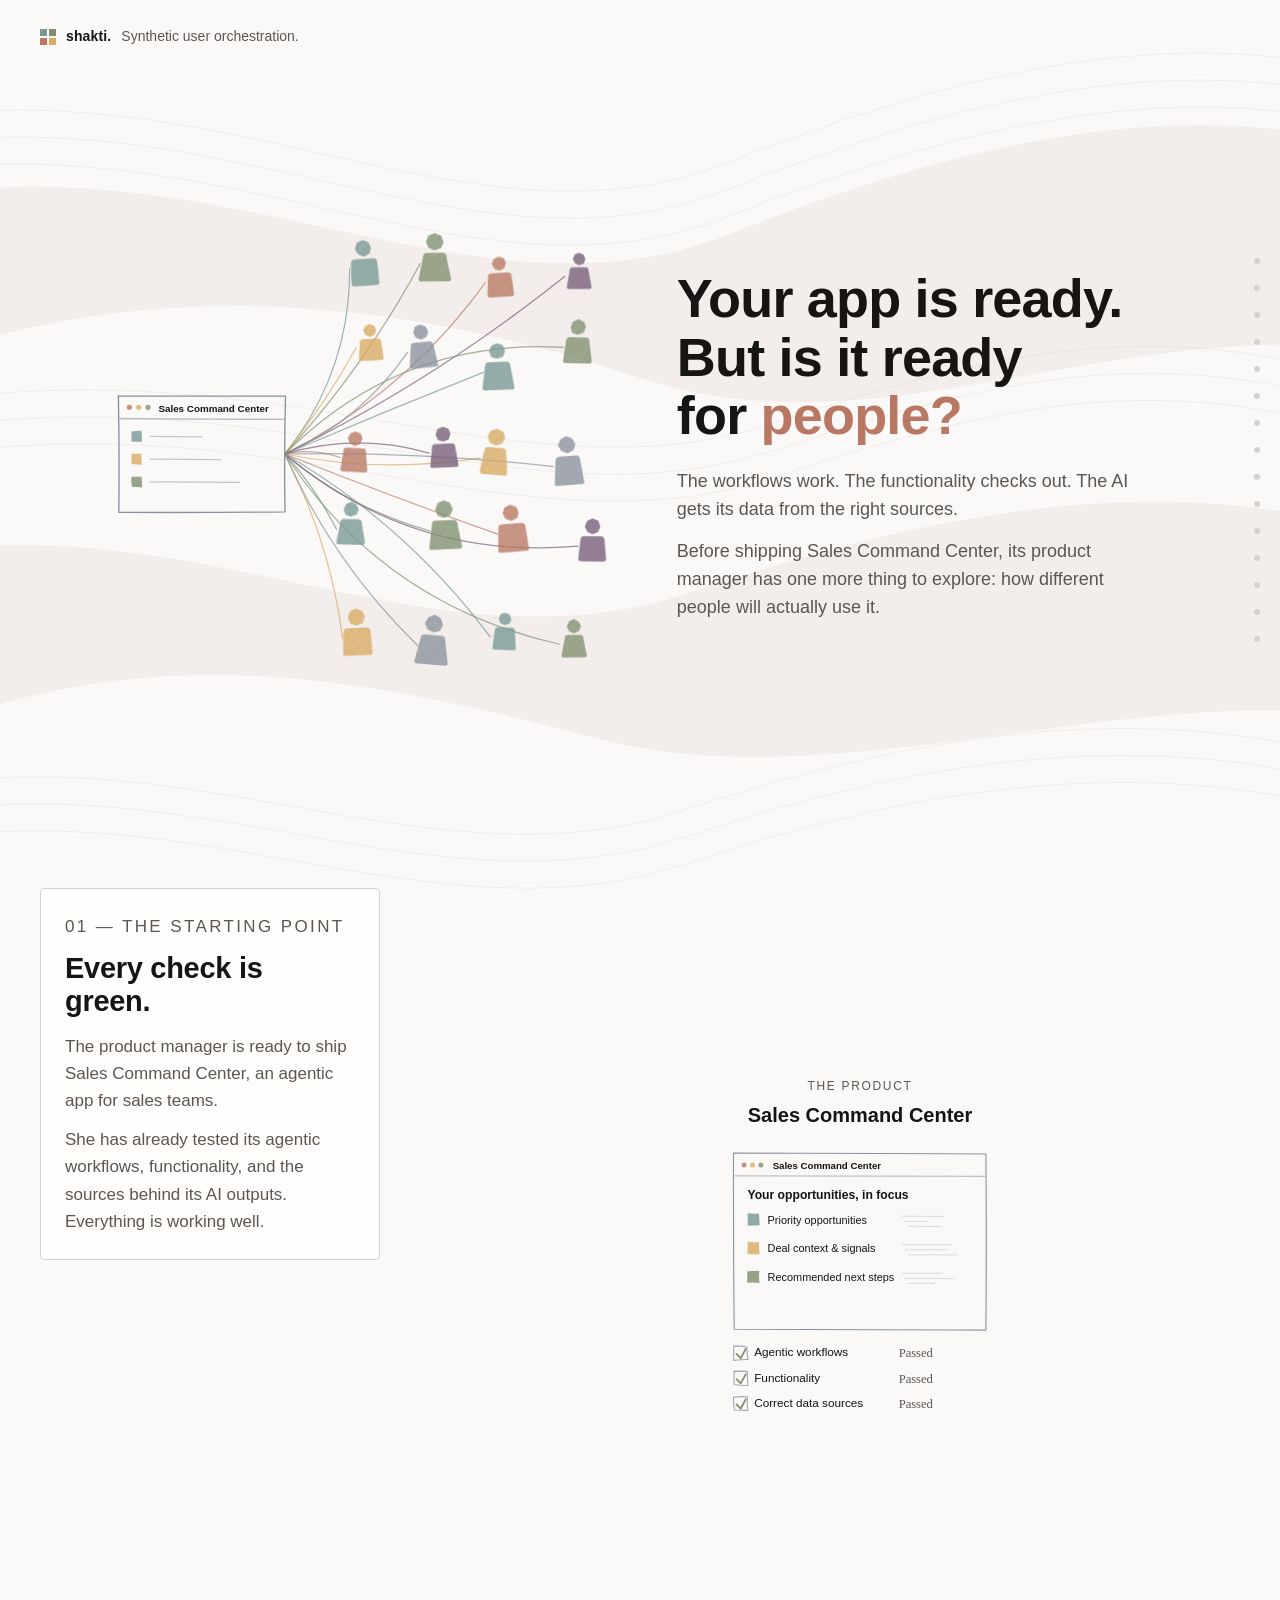
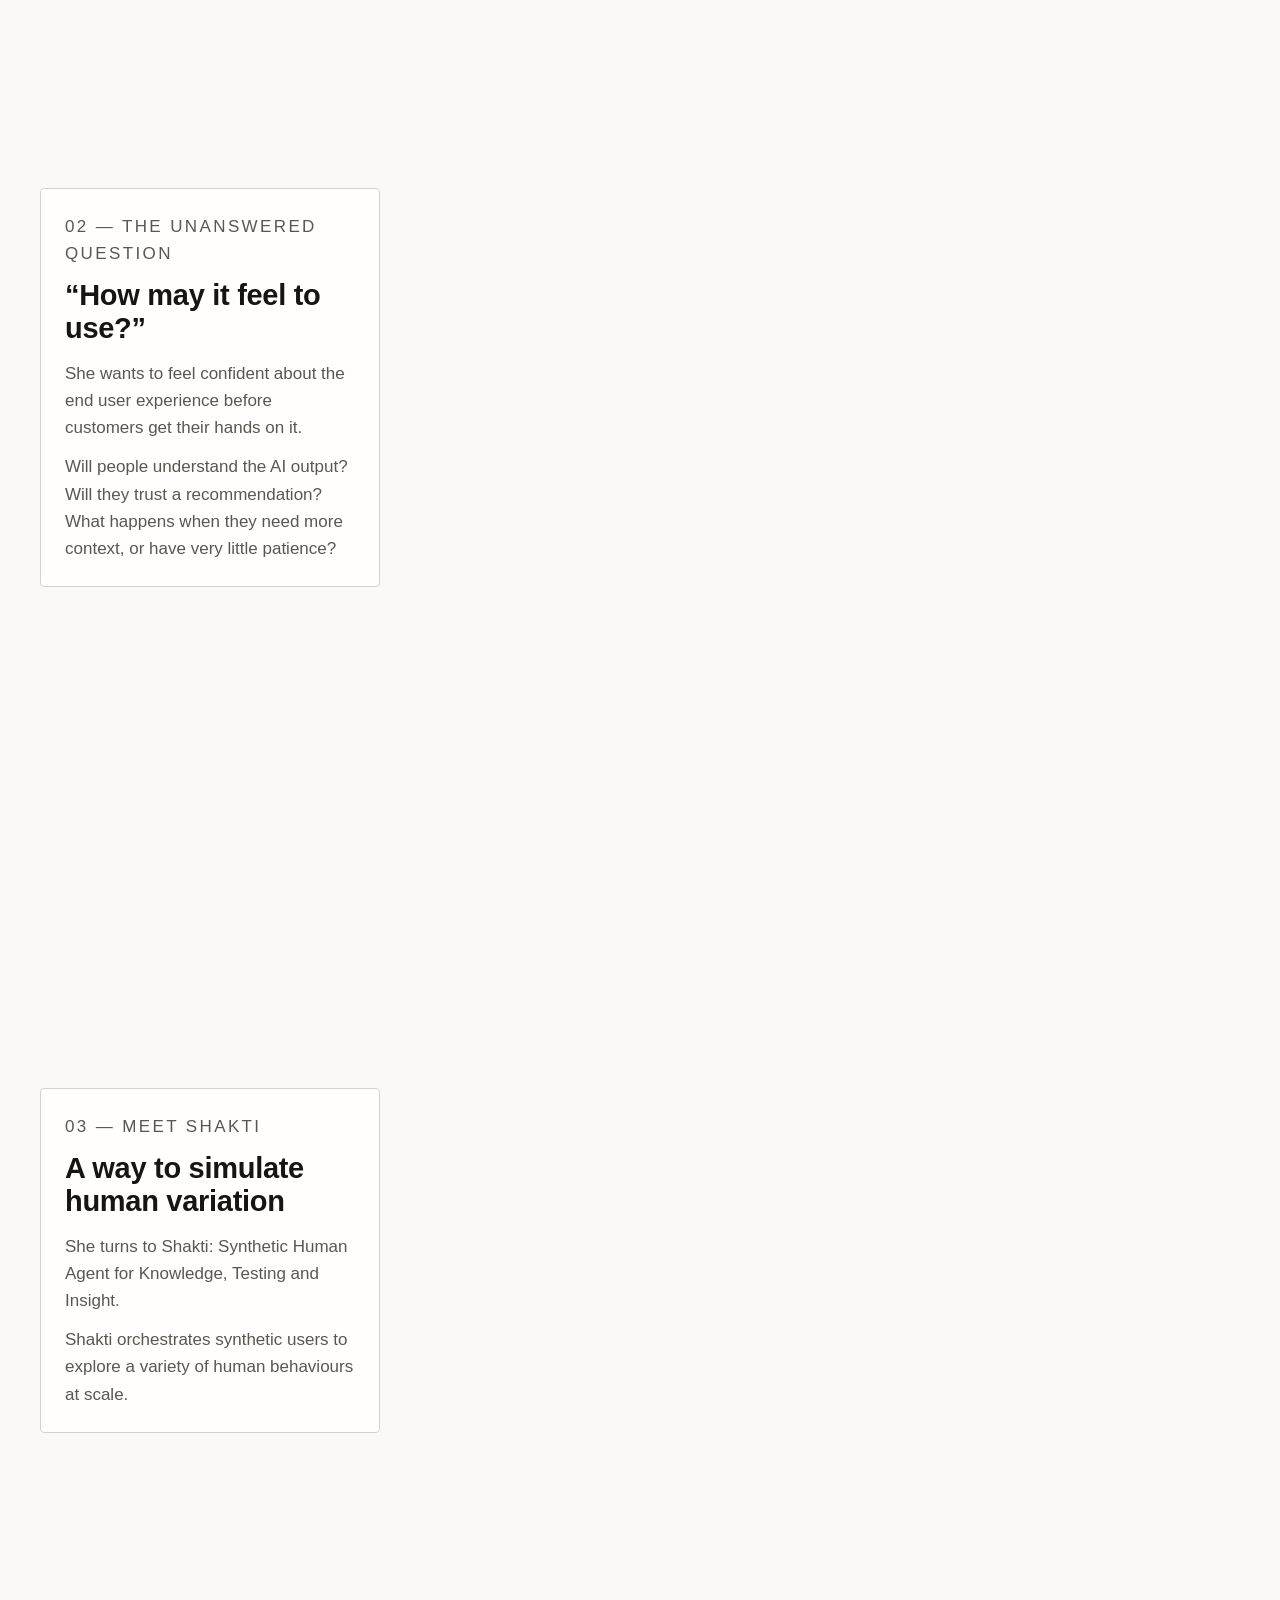
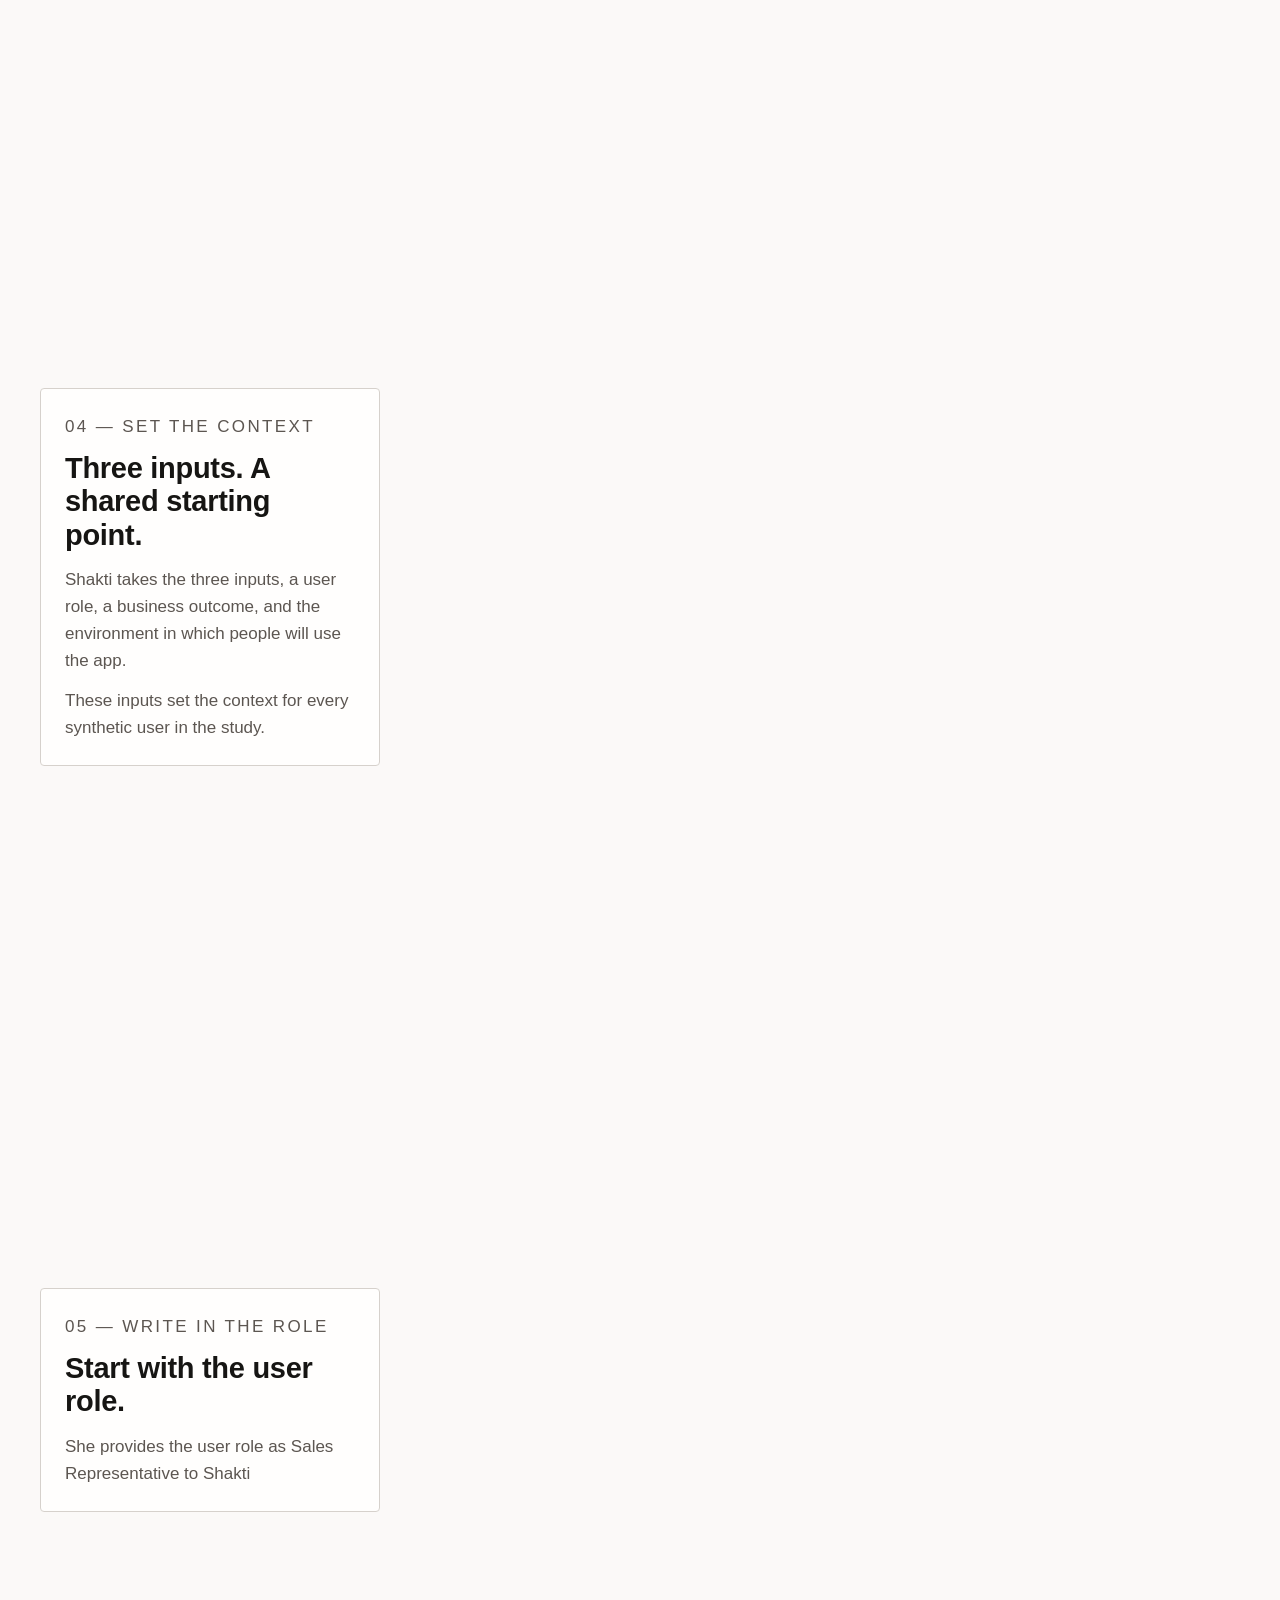
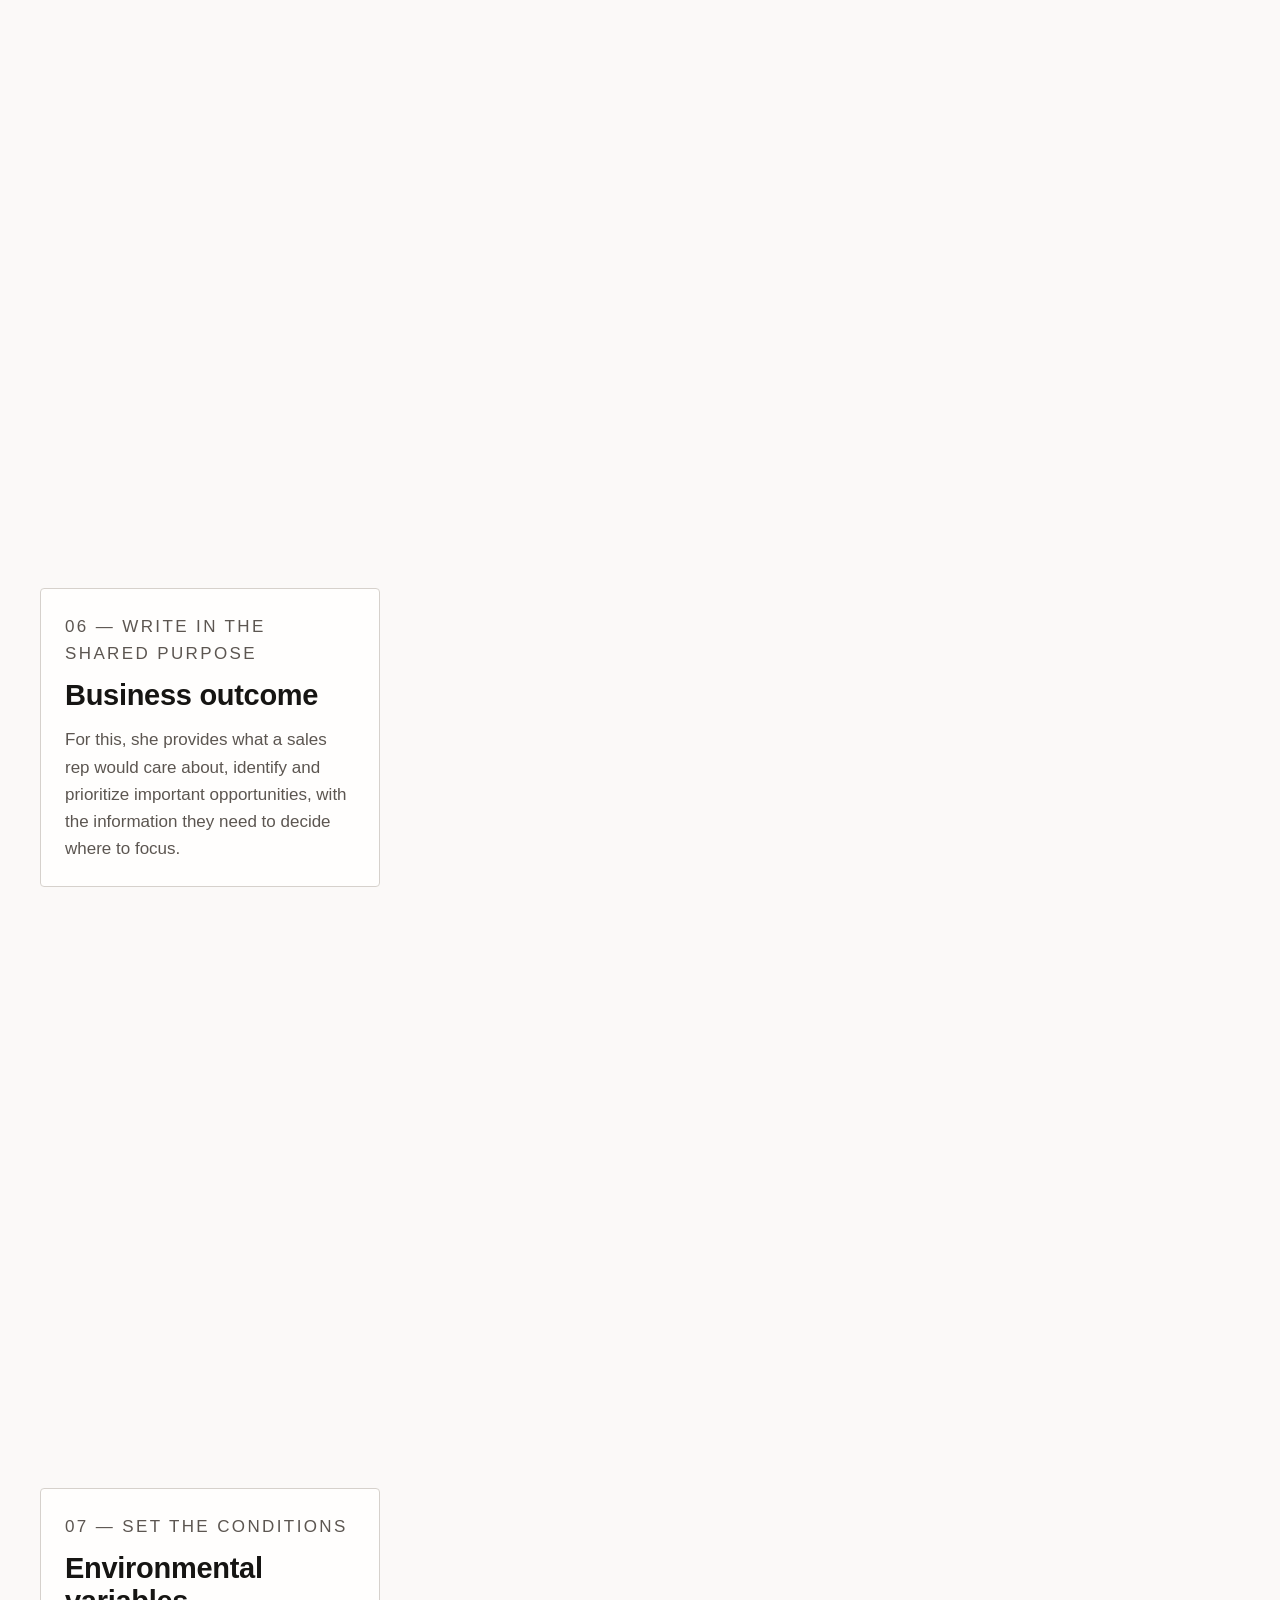
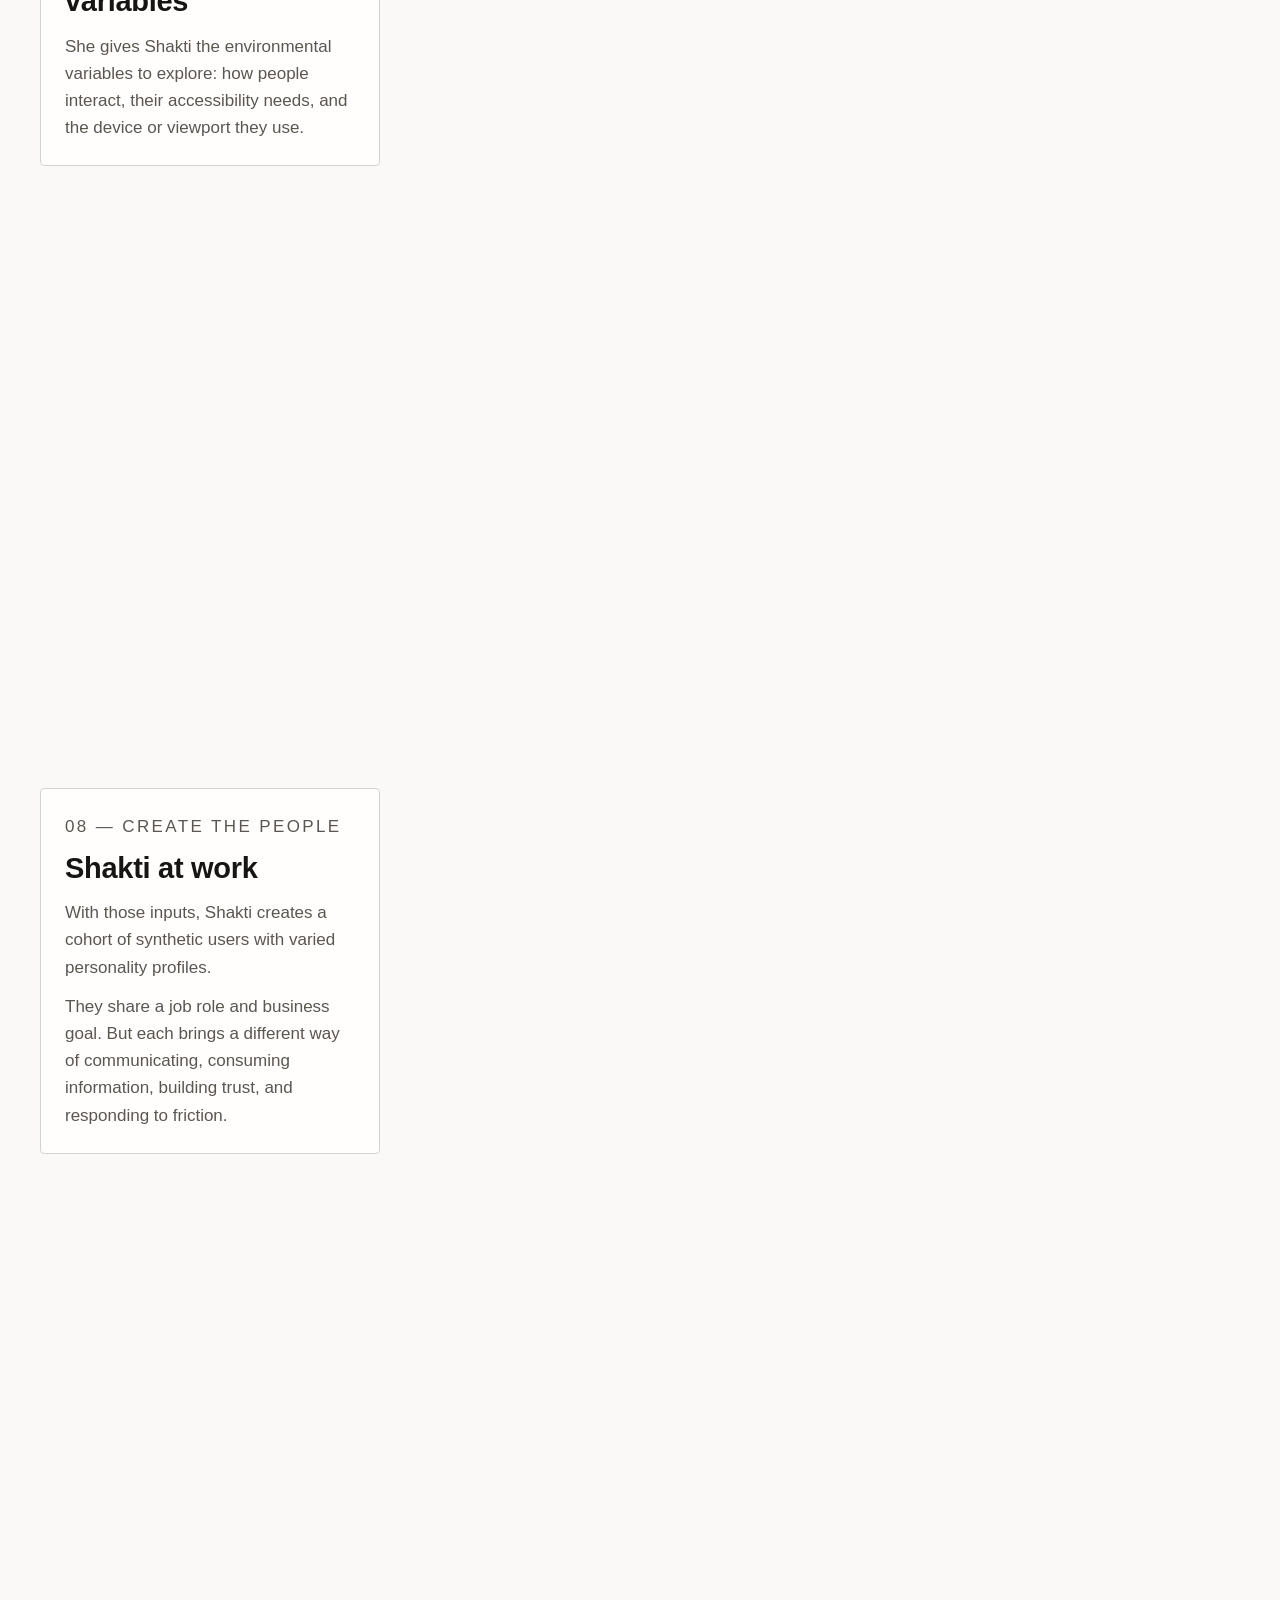
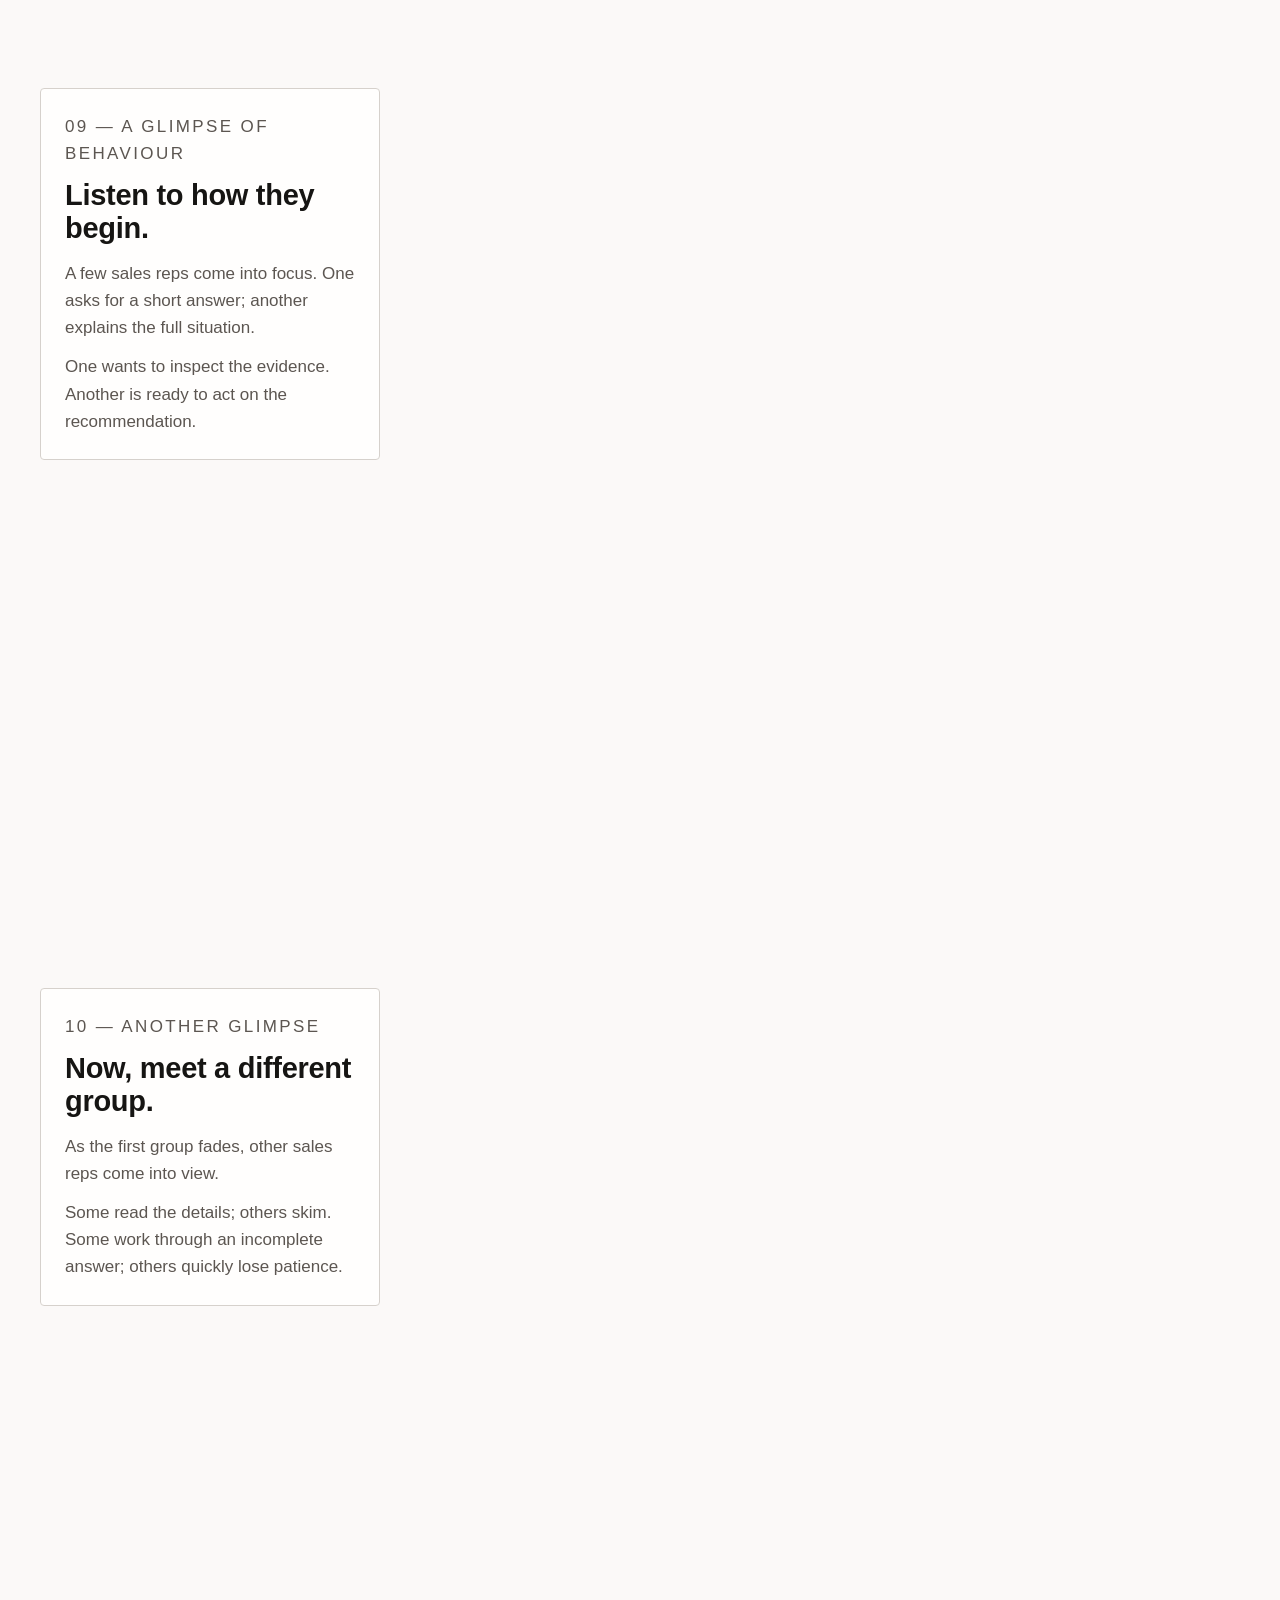
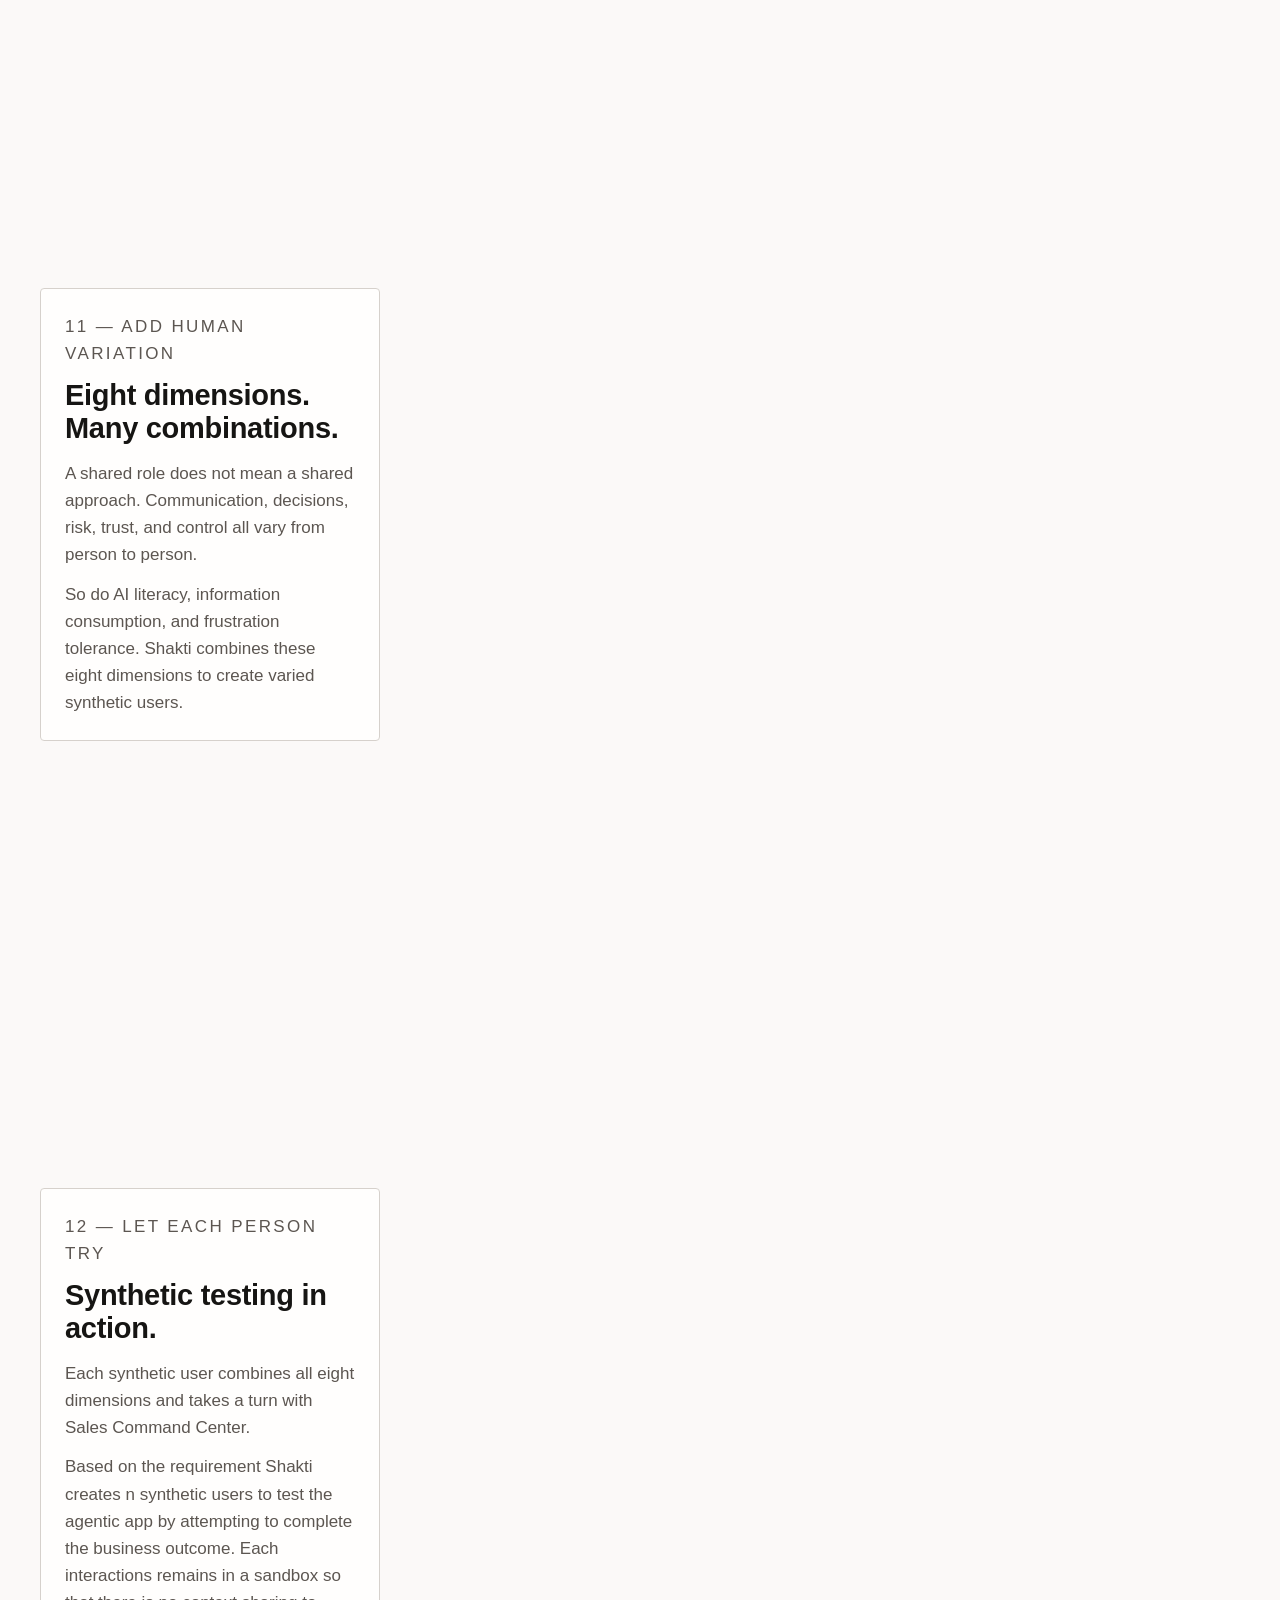
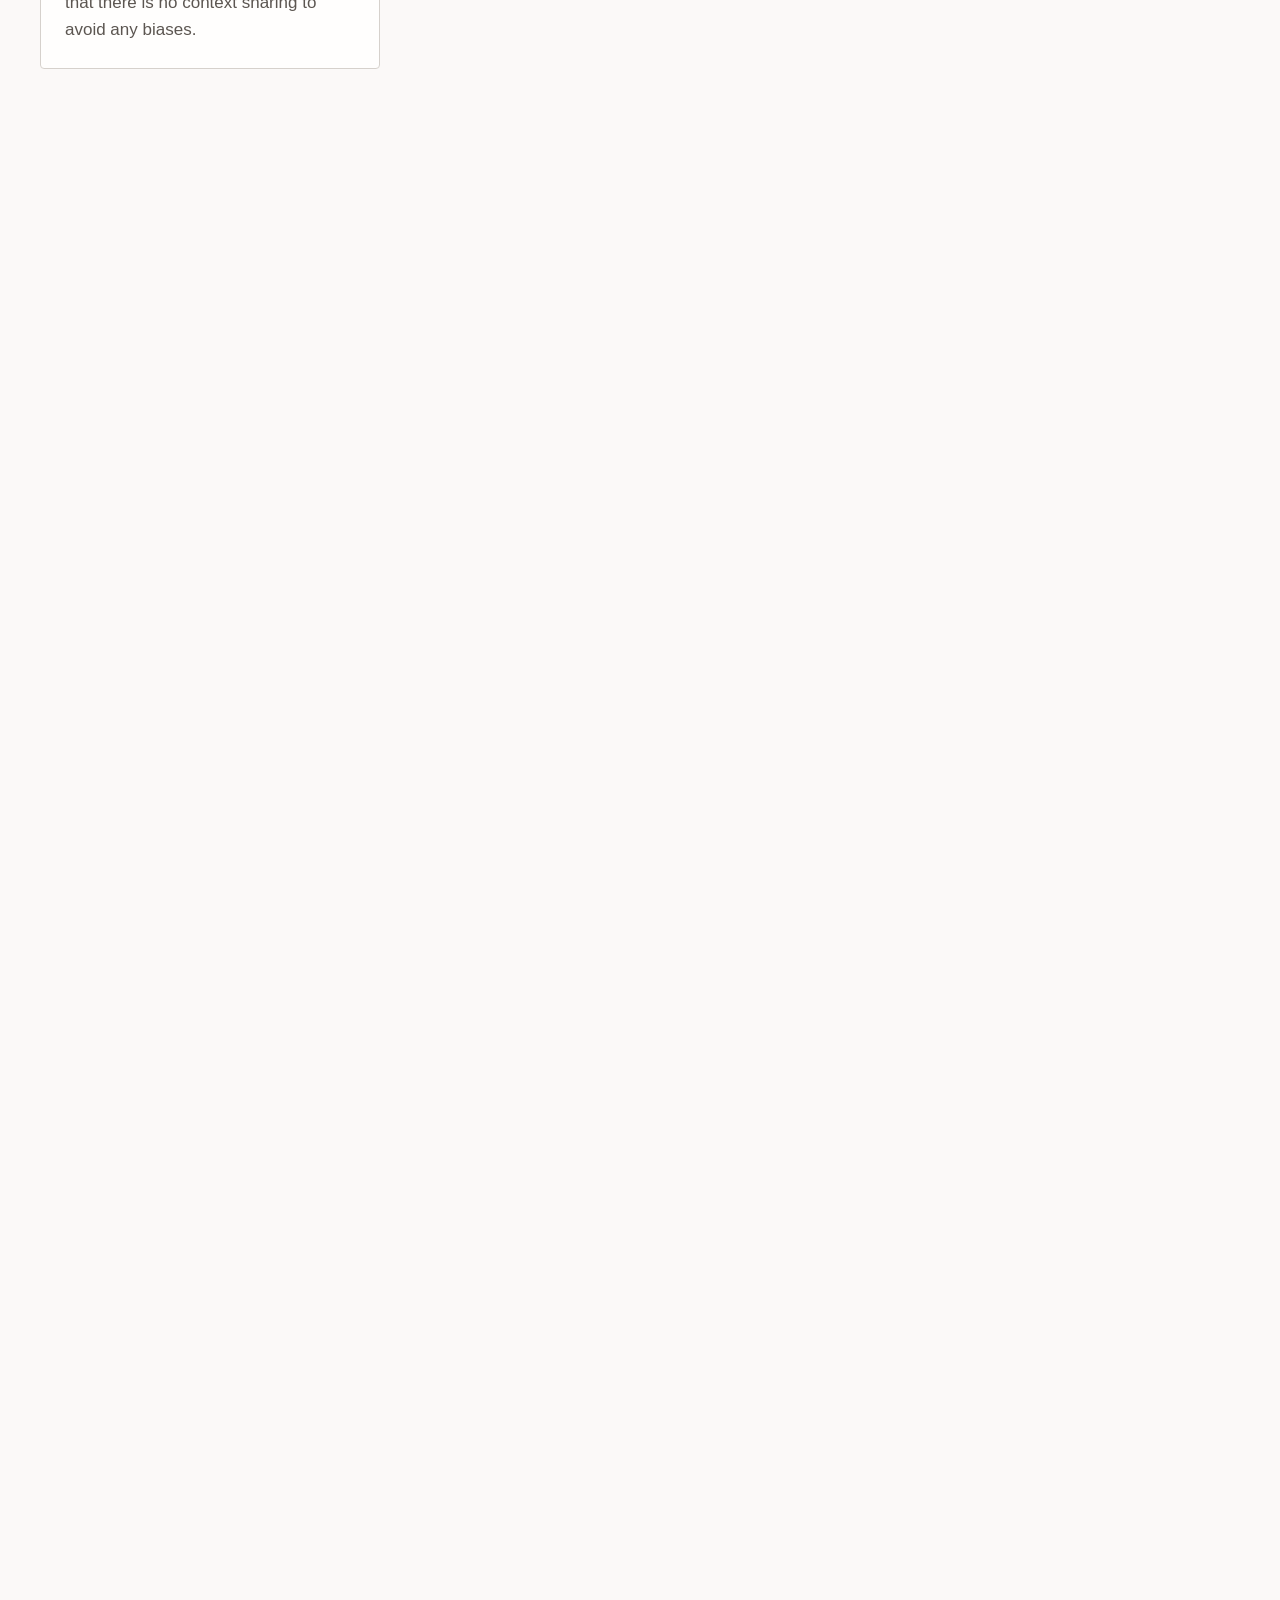
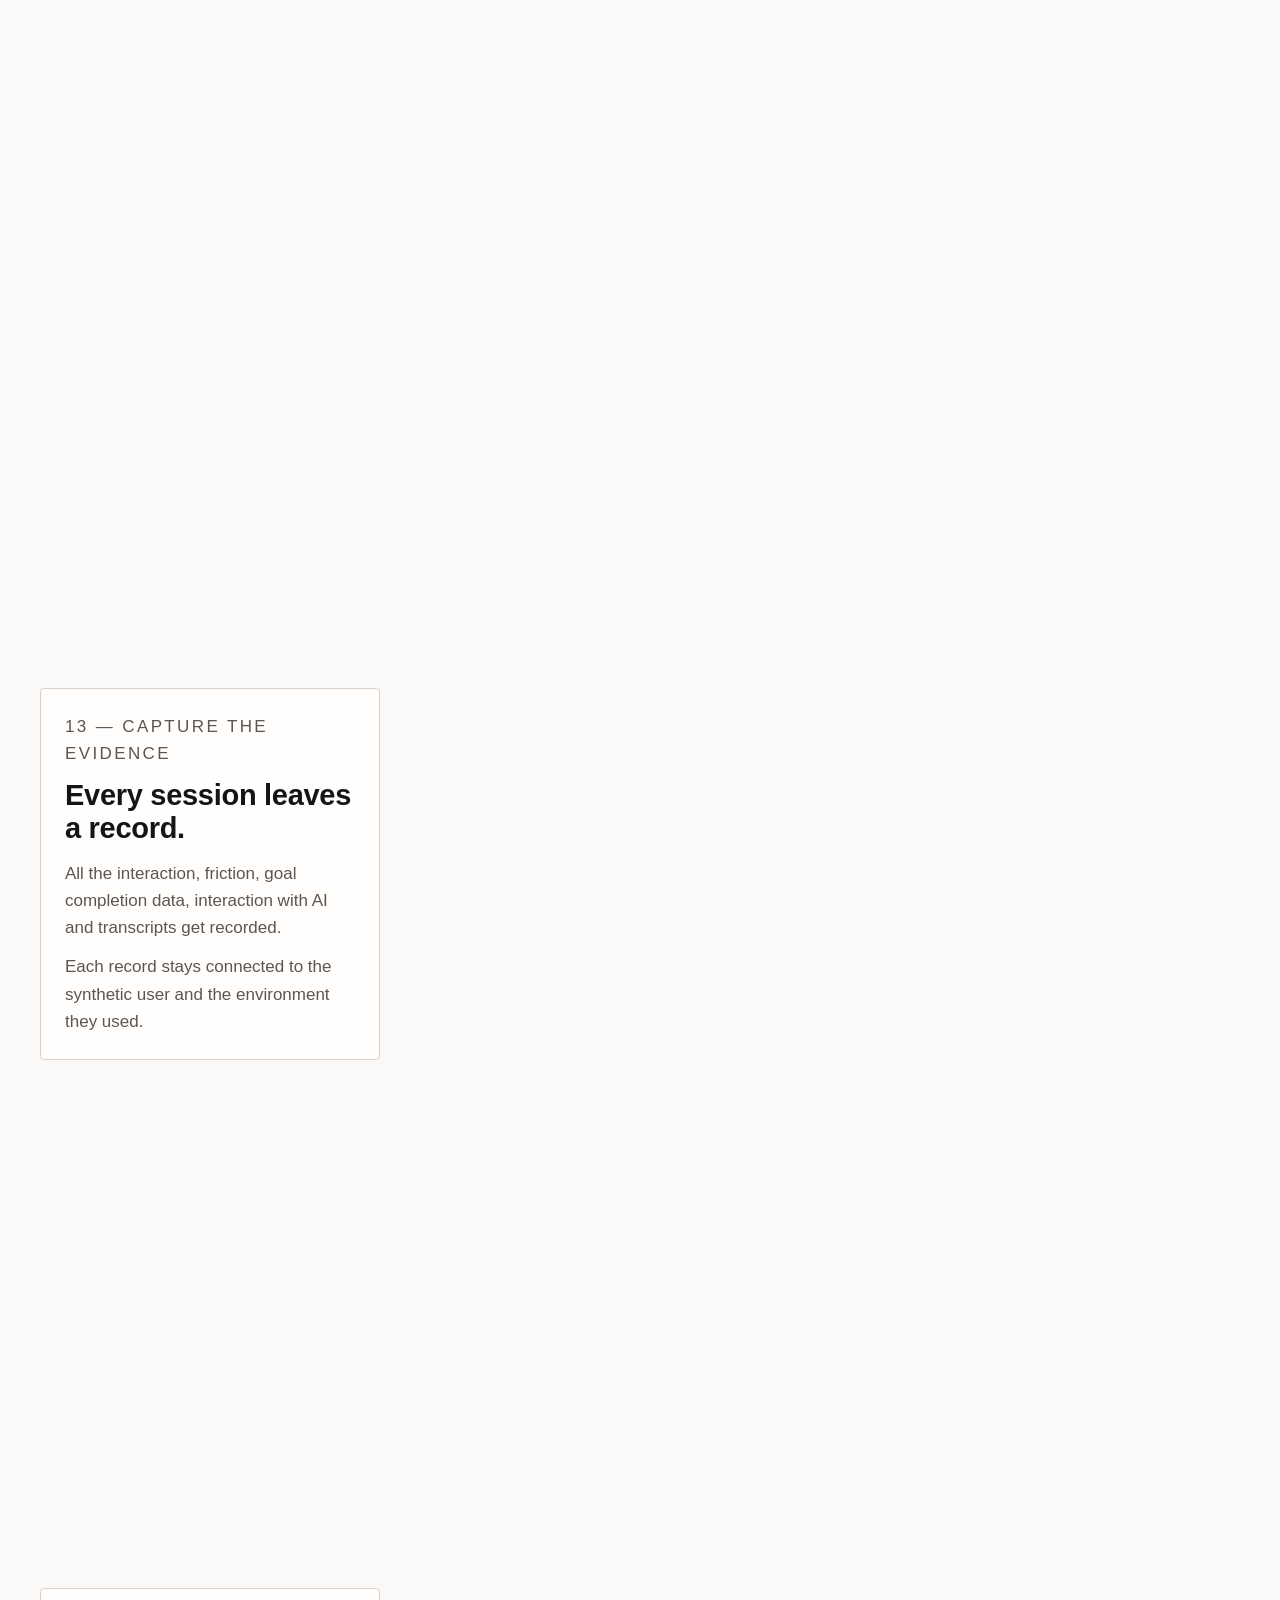
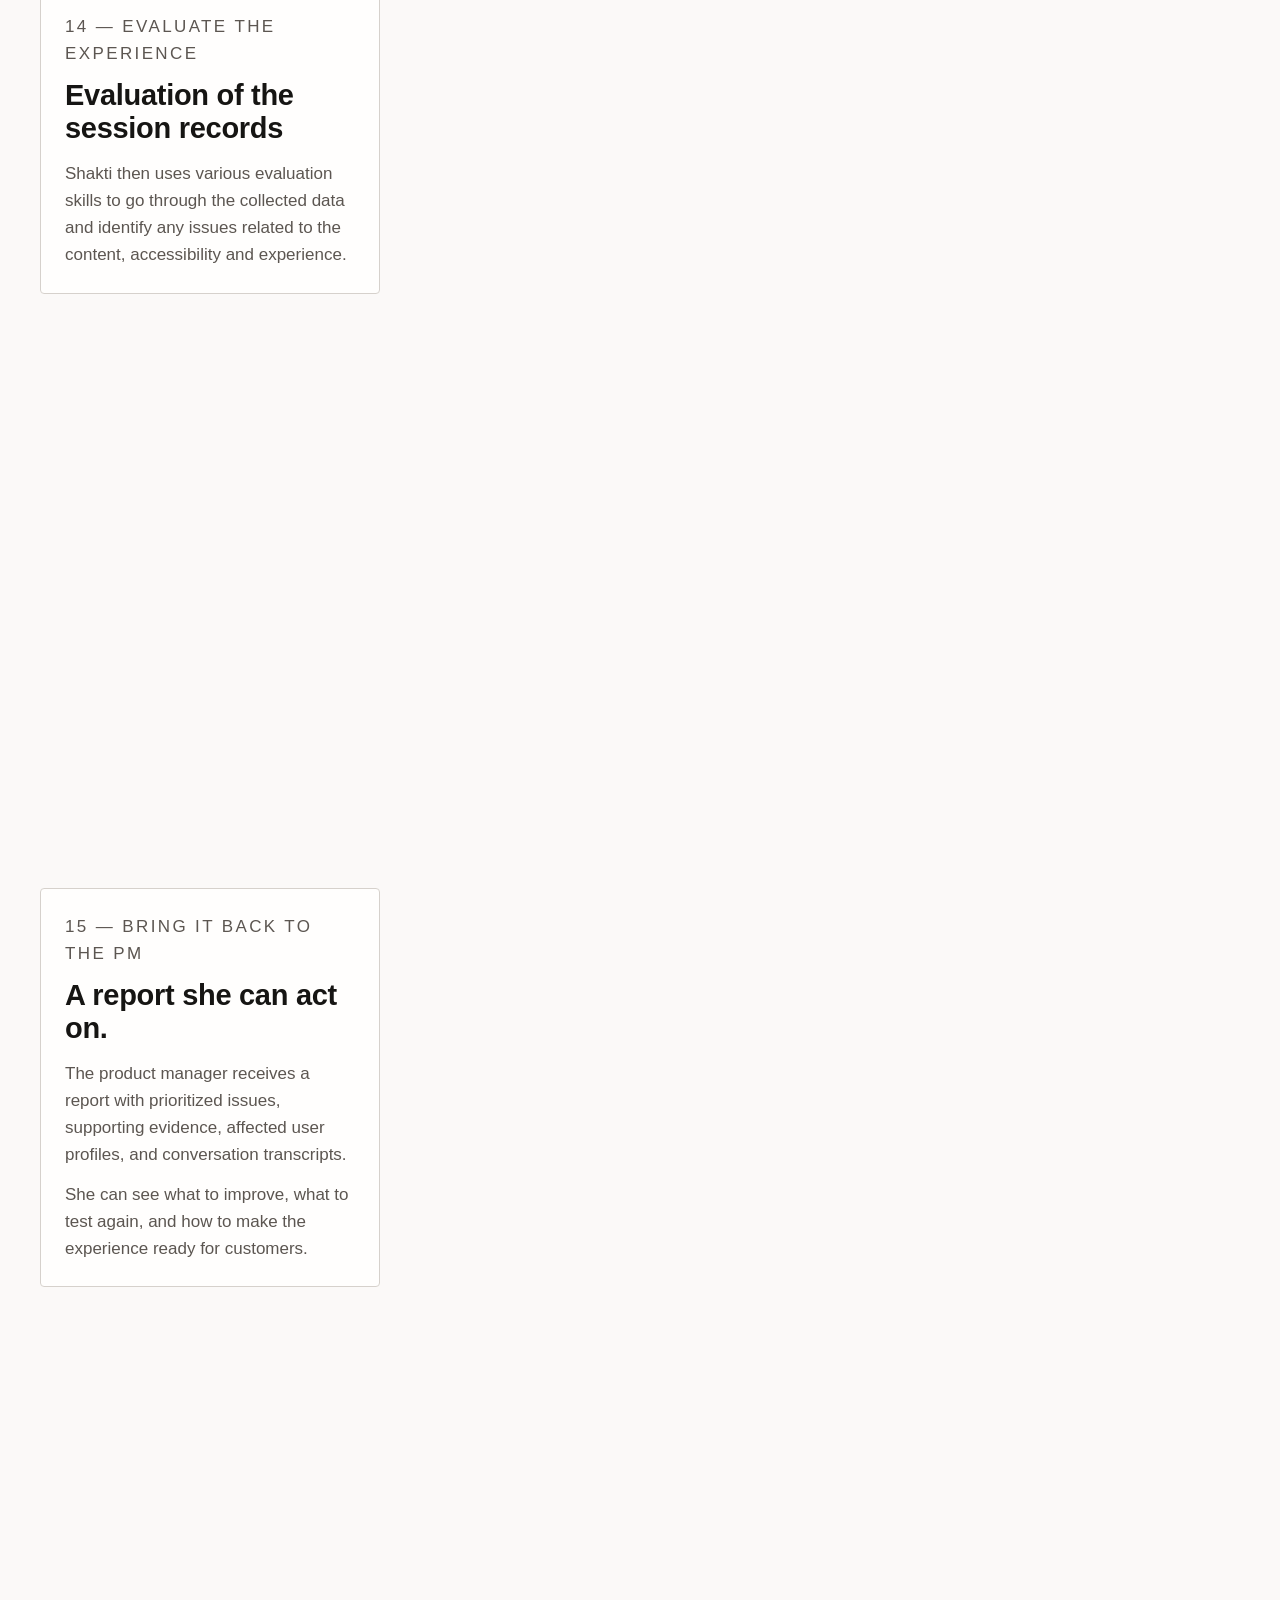
==== index.html @ 3e4bba5a "Add 'Ready for people? — A Shakti story' scrollytelling site Co-Authored-By: Claude Opus 5 <noreply@" ====
<!doctype html>
<html lang="en">
<head>
<meta charset="utf-8">
<meta name="viewport" content="width=device-width, initial-scale=1">
<title>Ready for people? — A Shakti story</title>
<meta name="description" content="How a product manager uses Shakti, synthetic user orchestration, to explore the human experience of an agentic Sales Command Center app before launch.">
<link rel="stylesheet" href="css/styles.css">
</head>
<body>

<!-- Faint abstract background: broad curved bands and fine contour lines -->
<div class="bg" aria-hidden="true">
  <svg viewBox="0 0 1600 1000" preserveAspectRatio="xMidYMid slice">
    <g class="bg-bands">
      <path d="M-100 240 C 300 120, 600 380, 900 260 S 1500 80, 1750 220 L 1750 420 C 1400 300, 1100 520, 800 420 S 200 300, -100 440 Z"/>
      <path d="M-100 640 C 250 520, 550 760, 850 660 S 1450 500, 1750 640 L 1750 820 C 1400 720, 1050 900, 750 820 S 200 700, -100 860 Z"/>
    </g>
    <g class="bg-contours">
      <path d="M-100 150 C 300 40, 600 300, 900 180 S 1500 0, 1750 140"/>
      <path d="M-100 180 C 300 70, 600 330, 900 210 S 1500 30, 1750 170"/>
      <path d="M-100 210 C 300 100, 600 360, 900 240 S 1500 60, 1750 200"/>
      <path d="M-100 470 C 350 350, 650 570, 950 470 S 1450 340, 1750 480"/>
      <path d="M-100 500 C 350 380, 650 600, 950 500 S 1450 370, 1750 510"/>
      <path d="M-100 530 C 350 410, 650 630, 950 530 S 1450 400, 1750 540"/>
      <path d="M-100 900 C 250 780, 550 1000, 850 900 S 1450 760, 1750 900"/>
      <path d="M-100 930 C 250 810, 550 1030, 850 930 S 1450 790, 1750 930"/>
      <path d="M-100 960 C 250 840, 550 1060, 850 960 S 1450 820, 1750 960"/>
    </g>
  </svg>
</div>

<div class="progress" aria-hidden="true"><div class="progress-bar" id="progressBar"></div></div>

<a class="skip-link" href="#story">Skip to the story</a>

<header class="brand">
  <span class="brand-mark" aria-hidden="true"><i></i><i></i><i></i><i></i></span>
  <span class="brand-name">shakti.</span>
  <span class="brand-tag">Synthetic user orchestration.</span>
</header>

<main>
  <section class="hero" aria-labelledby="hero-title">
    <div class="hero-art" id="heroArt">
      <svg id="heroSvg" viewBox="0 0 520 440" role="img" aria-labelledby="heroSvgTitle">
        <title id="heroSvgTitle">A small Sales Command Center app connected by curved pencil lines to about twenty small people.</title>
      </svg>
    </div>
    <div class="hero-copy">
      <h1 id="hero-title">Your app is ready.<br>But is it ready<br>for <em>people?</em></h1>
      <p>The workflows work. The functionality checks out. The AI gets its data from the right sources.</p>
      <p>Before shipping Sales Command Center, its product manager has one more thing to explore: how different people will actually use it.</p>
    </div>
  </section>

  <section class="story" id="story" aria-label="The story">
    <div class="stage-col">
      <div class="stage" id="stage">
        <div class="stage-heading" id="stageHeading" aria-live="polite">
          <span class="stage-label" id="stageLabel"></span>
          <span class="stage-title" id="stageTitle"></span>
        </div>
        <svg id="stageSvg" viewBox="0 0 1000 700" role="img" aria-labelledby="stageDesc">
          <desc id="stageDesc">Illustration of the current chapter.</desc>
        </svg>

        <!-- Environment panel: a working, transparent panel with pencil-style labels -->
        <div class="env-panel" id="envPanel" aria-hidden="true">
          <form id="envForm" class="env-form" aria-label="Choose an example test environment">
            <p class="env-title">Choose an example test environment</p>
            <fieldset class="chips">
              <legend>Interaction</legend>
              <label class="chip"><input type="radio" name="interaction" value="Conversation only"><span>Conversation only</span></label>
              <label class="chip"><input type="radio" name="interaction" value="Clickable elements"><span>Clickable elements</span></label>
              <label class="chip"><input type="radio" name="interaction" value="Both" checked><span>Both</span></label>
            </fieldset>
            <fieldset class="chips">
              <legend>Accessibility</legend>
              <label class="chip"><input type="checkbox" name="a11y" value="Keyboard only"><span>Keyboard only</span></label>
              <label class="chip"><input type="checkbox" name="a11y" value="Screen reader"><span>Screen reader</span></label>
              <label class="chip"><input type="checkbox" name="a11y" value="200% zoom"><span>200% zoom</span></label>
              <label class="chip"><input type="checkbox" name="a11y" value="High contrast"><span>High contrast</span></label>
            </fieldset>
            <fieldset class="chips">
              <legend>Device + viewport</legend>
              <label class="chip"><input type="radio" name="device" value="Desktop" checked><span>Desktop</span></label>
              <label class="chip"><input type="radio" name="device" value="Mobile"><span>Mobile</span></label>
              <label class="env-select"><span>Viewport</span><select name="viewport" id="viewportSelect"></select></label>
            </fieldset>
            <div class="env-device">
              <svg id="deviceSketch" viewBox="0 0 120 90" aria-hidden="true"></svg>
              <p class="env-summary" id="envSummary" aria-live="polite"></p>
            </div>
            <p class="env-note">These choices describe the simulated environment. They do not change this page.</p>
          </form>
        </div>
      </div>
    </div>

    <div class="steps" id="steps">
      <div class="step" data-chapter="1">
        <article class="card" id="ch-1">
          <p class="chapter-label">01 — The starting point</p>
          <h2>Every check is green.</h2>
          <p>The product manager is ready to ship Sales Command Center, an agentic app for sales teams.</p>
          <p>She has already tested its agentic workflows, functionality, and the sources behind its AI outputs. Everything is working well.</p>
        </article>
      </div>
      <div class="step" data-chapter="2">
        <article class="card" id="ch-2">
          <p class="chapter-label">02 — The unanswered question</p>
          <h2>“How may it feel to use?”</h2>
          <p>She wants to feel confident about the end user experience before customers get their hands on it.</p>
          <p>Will people understand the AI output? Will they trust a recommendation? What happens when they need more context, or have very little patience?</p>
        </article>
      </div>
      <div class="step" data-chapter="3">
        <article class="card" id="ch-3">
          <p class="chapter-label">03 — Meet Shakti</p>
          <h2>A way to simulate human variation</h2>
          <p>She turns to Shakti: Synthetic Human Agent for Knowledge, Testing and Insight.</p>
          <p>Shakti orchestrates synthetic users to explore a variety of human behaviours at scale.</p>
        </article>
      </div>
      <div class="step" data-chapter="4">
        <article class="card" id="ch-4">
          <p class="chapter-label">04 — Set the context</p>
          <h2>Three inputs. A shared starting point.</h2>
          <p>Shakti takes the three inputs, a user role, a business outcome, and the environment in which people will use the app.</p>
          <p>These inputs set the context for every synthetic user in the study.</p>
        </article>
      </div>
      <div class="step" data-chapter="5">
        <article class="card" id="ch-5">
          <p class="chapter-label">05 — Write in the role</p>
          <h2>Start with the user role.</h2>
          <p>She provides the user role as Sales Representative to Shakti</p>
        </article>
      </div>
      <div class="step" data-chapter="6">
        <article class="card" id="ch-6">
          <p class="chapter-label">06 — Write in the shared purpose</p>
          <h2>Business outcome</h2>
          <p>For this, she provides what a sales rep would care about, identify and prioritize important opportunities, with the information they need to decide where to focus.</p>
        </article>
      </div>
      <div class="step step-env" data-chapter="7">
        <div class="step-inner">
          <article class="card" id="ch-7">
            <p class="chapter-label">07 — Set the conditions</p>
            <h2>Environmental variables</h2>
            <p>She gives Shakti the environmental variables to explore: how people interact, their accessibility needs, and the device or viewport they use.</p>
          </article>
          <div class="env-slot" id="envSlotMobile"></div>
        </div>
      </div>
      <div class="step" data-chapter="8">
        <article class="card" id="ch-8">
          <p class="chapter-label">08 — Create the people</p>
          <h2>Shakti at work</h2>
          <p>With those inputs, Shakti creates a cohort of synthetic users with varied personality profiles.</p>
          <p>They share a job role and business goal. But each brings a different way of communicating, consuming information, building trust, and responding to friction.</p>
        </article>
      </div>
      <div class="step" data-chapter="9">
        <article class="card" id="ch-9">
          <p class="chapter-label">09 — A glimpse of behaviour</p>
          <h2>Listen to how they begin.</h2>
          <p>A few sales reps come into focus. One asks for a short answer; another explains the full situation.</p>
          <p>One wants to inspect the evidence. Another is ready to act on the recommendation.</p>
        </article>
      </div>
      <div class="step" data-chapter="10">
        <article class="card" id="ch-10">
          <p class="chapter-label">10 — Another glimpse</p>
          <h2>Now, meet a different group.</h2>
          <p>As the first group fades, other sales reps come into view.</p>
          <p>Some read the details; others skim. Some work through an incomplete answer; others quickly lose patience.</p>
        </article>
      </div>
      <div class="step" data-chapter="11">
        <article class="card" id="ch-11">
          <p class="chapter-label">11 — Add human variation</p>
          <h2>Eight dimensions. Many combinations.</h2>
          <p>A shared role does not mean a shared approach. Communication, decisions, risk, trust, and control all vary from person to person.</p>
          <p>So do AI literacy, information consumption, and frustration tolerance. Shakti combines these eight dimensions to create varied synthetic users.</p>
        </article>
      </div>
      <div class="step step-tall" data-chapter="12">
        <article class="card" id="ch-12">
          <p class="chapter-label">12 — Let each person try</p>
          <h2>Synthetic testing in action.</h2>
          <p>Each synthetic user combines all eight dimensions and takes a turn with Sales Command Center.</p>
          <p>Based on the requirement Shakti creates n synthetic users to test the agentic app by attempting to complete the business outcome. Each interactions remains in a sandbox so that there is no context sharing to avoid any biases.</p>
        </article>
      </div>
      <div class="step" data-chapter="13">
        <article class="card" id="ch-13">
          <p class="chapter-label">13 — Capture the evidence</p>
          <h2>Every session leaves a record.</h2>
          <p>All the interaction, friction, goal completion data, interaction with AI and transcripts get recorded.</p>
          <p>Each record stays connected to the synthetic user and the environment they used.</p>
        </article>
      </div>
      <div class="step" data-chapter="14">
        <article class="card" id="ch-14">
          <p class="chapter-label">14 — Evaluate the experience</p>
          <h2>Evaluation of the session records</h2>
          <p>Shakti then uses various evaluation skills to go through the collected data and identify any issues related to the content, accessibility and experience.</p>
        </article>
      </div>
      <div class="step" data-chapter="15">
        <article class="card" id="ch-15">
          <p class="chapter-label">15 — Bring it back to the PM</p>
          <h2>A report she can act on.</h2>
          <p>The product manager receives a report with prioritized issues, supporting evidence, affected user profiles, and conversation transcripts.</p>
          <p>She can see what to improve, what to test again, and how to make the experience ready for customers.</p>
        </article>
      </div>
    </div>
  </section>
</main>

<nav class="dots" id="dots" aria-label="Chapters"></nav>

<script src="js/app.js"></script>
</body>
</html>
---- css/styles.css ----
/* Ready for people? — A Shakti story
   Shareable stylesheet. Warm, paper-like, hand-drawn. No gradients, no glossy effects. */

:root {
  --bg: #FBF9F8;
  --card: #FFFEFD;
  --text: #161513;
  --text-2: #5C5651;
  --border: #D6D1CC;
  --focus: #00688C;
  --red: #C74634;
  --teal: #789895;
  --sage: #80906F;
  --terracotta: #B87863;
  --plum: #765D78;
  --gold: #D9AB63;
  --gray: #8B919C;
  --font: "Oracle Sans", "Helvetica Neue", Arial, sans-serif;
  --card-w: 340px;
  --pin-top: 26vh;
}

* { box-sizing: border-box; }
html { scroll-behavior: smooth; }
@media (prefers-reduced-motion: reduce) { html { scroll-behavior: auto; } }

body {
  margin: 0;
  background: var(--bg);
  color: var(--text);
  font-family: var(--font);
  font-size: 17px;
  line-height: 1.55;
  overflow-x: hidden;
  -webkit-font-smoothing: antialiased;
}

a { color: var(--focus); }
:focus-visible { outline: 2px solid var(--focus); outline-offset: 3px; }

/* Background bands + contours */
.bg { position: fixed; inset: 0; z-index: 0; pointer-events: none; }
.bg svg { width: 100%; height: 100%; display: block; }
.bg-bands path { fill: #B8A79A; opacity: 0.12; }
.bg-contours path { fill: none; stroke: #9C8F84; stroke-width: 0.8; opacity: 0.16; }

/* Reading progress */
.progress { position: fixed; top: 0; left: 0; right: 0; height: 3px; z-index: 50; background: transparent; }
.progress-bar { height: 100%; width: 0; background: var(--red); transform-origin: left; }

.skip-link {
  position: absolute; left: 12px; top: -60px; z-index: 60;
  background: var(--card); border: 1px solid var(--border); padding: 8px 12px; border-radius: 4px;
}
.skip-link:focus { top: 12px; }

/* Brand */
.brand {
  position: relative; z-index: 2;
  display: flex; align-items: center; gap: 10px;
  padding: 26px 40px 0;
  color: var(--text-2);
  font-size: 14px;
}
.brand-mark { display: grid; grid-template-columns: 1fr 1fr; gap: 2px; width: 16px; height: 16px; }
.brand-mark i { display: block; background: var(--teal); }
.brand-mark i:nth-child(2) { background: var(--sage); }
.brand-mark i:nth-child(3) { background: var(--terracotta); }
.brand-mark i:nth-child(4) { background: var(--gold); }
.brand-name { color: var(--text); font-weight: 600; letter-spacing: 0.01em; }
.brand-tag { color: var(--text-2); }

main { position: relative; z-index: 1; }

/* Hero */
.hero {
  display: grid;
  grid-template-columns: 1.05fr 1fr;
  gap: 48px;
  align-items: center;
  min-height: calc(100vh - 60px);
  max-width: 1180px;
  margin: 0 auto;
  padding: 30px 40px 60px;
}
.hero-art svg { width: 100%; height: auto; display: block; }
.hero-copy h1 {
  font-size: clamp(34px, 4.6vw, 54px);
  line-height: 1.08;
  font-weight: 600;
  letter-spacing: -0.015em;
  margin: 0 0 24px;
}
.hero-copy h1 em { font-style: normal; color: var(--terracotta); }
.hero-copy p { color: var(--text-2); font-size: 18px; max-width: 46ch; margin: 0 0 14px; }

/* Story layout: sticky stage right, cards left (desktop) */
.story {
  position: relative;
  display: grid;
  grid-template-columns: minmax(300px, 440px) 1fr;
  max-width: 1400px;
  margin: 0 auto;
}
.stage-col { grid-column: 2; grid-row: 1; }
.steps { grid-column: 1; grid-row: 1; padding: 0 0 0 40px; }

.stage {
  position: sticky; top: 0;
  height: 100vh;
  overflow: hidden;
}
#stageSvg { position: absolute; inset: 0; width: 100%; height: 100%; }

.stage-heading {
  position: absolute; top: 9vh; left: 0; right: 0;
  display: flex; flex-direction: column; gap: 4px; align-items: center; text-align: center;
  z-index: 3; pointer-events: none;
  transition: opacity 0.35s ease;
}
.stage-heading.is-hidden { opacity: 0; }
.stage-heading.is-left { right: auto; align-items: flex-start; text-align: left; }
.stage-label { font-size: 12px; letter-spacing: 0.14em; text-transform: uppercase; color: var(--text-2); }
.stage-title { font-size: 20px; font-weight: 600; color: var(--text); }

/* Narrative cards */
.step { min-height: 100vh; display: flex; align-items: flex-start; }
.step-tall { min-height: 300vh; }
.step-inner { position: sticky; top: var(--pin-top); width: 100%; max-width: var(--card-w); }
.card {
  position: sticky; top: var(--pin-top);
  width: var(--card-w); max-width: 100%;
  padding: 24px;
  background: var(--card);
  border: 1px solid var(--border);
  border-radius: 4px;
  box-shadow: none;
  transition: opacity 0.35s ease;
}
.step-inner .card { position: relative; top: auto; }
.card.is-dim { opacity: 0.45; }
.chapter-label {
  margin: 0 0 12px;
  font-size: 11.5px; letter-spacing: 0.14em; text-transform: uppercase;
  color: var(--text-2);
}
.card h2 { font-size: 29px; line-height: 1.15; font-weight: 600; margin: 0 0 14px; letter-spacing: -0.01em; }
.card p { margin: 0 0 12px; color: var(--text-2); font-size: 17px; line-height: 1.6; }
.card p:last-child { margin-bottom: 0; }

/* Chapter dots */
.dots {
  position: fixed; right: 14px; top: 50%; transform: translateY(-50%);
  display: flex; flex-direction: column; gap: 9px; z-index: 40;
}
.dots button {
  width: 18px; height: 18px; padding: 0; border: 0; background: transparent; cursor: pointer;
  display: grid; place-items: center; border-radius: 50%;
}
.dots button::before {
  content: ""; width: 6px; height: 6px; border-radius: 50%;
  background: var(--border); transition: background 0.25s ease, transform 0.25s ease;
}
.dots button[aria-current="true"]::before { background: var(--red); transform: scale(1.35); }
.dots button:hover::before { background: var(--text-2); }

/* Environment panel (transparent, pencil-style chips) */
.env-panel {
  position: absolute; z-index: 4;
  right: 4%; top: 44%;
  width: 340px;
  transform-origin: 0 0;
  opacity: 0; pointer-events: none;
  transition: opacity 0.3s ease;
}
.env-panel.is-on { opacity: 1; pointer-events: auto; }
.env-form { font-size: 12px; color: var(--text-2); }
.env-title { margin: 0 0 8px; font-size: 10.5px; letter-spacing: 0.14em; text-transform: uppercase; color: var(--text-2); }
.env-form fieldset { border: 0; padding: 0; margin: 0 0 8px; display: flex; flex-wrap: wrap; gap: 5px; align-items: center; }
.env-form legend { float: left; width: 100%; padding: 0; margin: 0 0 4px; font-family: "Bradley Hand", "Segoe Script", "Comic Sans MS", cursive; font-size: 14px; color: var(--text); }
.chip { position: relative; display: inline-block; cursor: pointer; }
.chip input { position: absolute; opacity: 0; width: 1px; height: 1px; margin: 0; }
.chip span {
  display: inline-block; padding: 2px 8px; border: 1px solid var(--border); border-radius: 4px;
  background: transparent; color: var(--text-2); line-height: 1.5;
}
.chip:has(input:checked) span { background: var(--teal); border-color: var(--teal); color: #FFFEFD; }
.chip:has(input:focus-visible) span { outline: 2px solid var(--focus); outline-offset: 2px; }
.chip:hover span { border-color: var(--text-2); }
.env-select { margin-left: auto; display: inline-flex; align-items: center; gap: 6px; font-size: 11px; }
.env-form select {
  font: inherit; font-size: 11.5px; color: var(--text); background: transparent;
  border: 1px solid var(--border); border-radius: 4px; padding: 2px 4px; max-width: 150px;
}
.env-device { display: flex; align-items: center; gap: 10px; margin-top: 4px; }
.env-device svg { width: 64px; height: auto; flex: none; }
.env-summary { margin: 0; font-size: 11.5px; line-height: 1.45; color: var(--text-2); font-style: italic; }
.env-note { margin: 6px 0 0; font-size: 10.5px; color: var(--gray); }

/* SVG common text styles */
#stageSvg text, #heroSvg text { font-family: var(--font); fill: var(--text); }
.pencil { font-style: italic; fill: var(--text-2); }
#stageSvg text.hand { font-family: "Bradley Hand", "Segoe Script", "Comic Sans MS", cursive; fill: var(--text-2); }
.ink-label { font-size: 12px; letter-spacing: 0.12em; text-transform: uppercase; fill: var(--text-2); }

/* Hero reveal */
.hero-line { stroke-dasharray: 600; stroke-dashoffset: 600; animation: draw 1.6s ease forwards; }
.hero-person { opacity: 0; animation: fadeIn 0.6s ease forwards; }
@keyframes draw { to { stroke-dashoffset: 0; } }
@keyframes fadeIn { to { opacity: 1; } }
@media (prefers-reduced-motion: reduce) {
  .hero-line, .hero-person { animation: none; stroke-dashoffset: 0; opacity: 1; }
  .card, .stage-heading { transition: none; }
}

/* Mobile: stage on top (58vh), cards below */
@media (max-width: 860px) {
  :root { --pin-top: 60vh; }
  .brand { padding: 18px 20px 0; flex-wrap: wrap; row-gap: 2px; }
  .hero { grid-template-columns: 1fr; gap: 20px; padding: 16px 20px 40px; min-height: auto; }
  .hero-copy h1 { font-size: 34px; }
  .hero-copy p { font-size: 16px; }
  .hero-art { max-width: 420px; margin: 0 auto; width: 100%; }
  .story { display: block; }
  .stage-col, .steps { grid-column: auto; }
  .stage-col { position: sticky; top: 0; z-index: 5; background: var(--bg); }
  .stage { position: relative; height: 58vh; }
  .stage-heading { top: 12px; padding: 0 16px; }
  .stage-title { font-size: 15px; }
  .stage-label { font-size: 10.5px; }
  .steps { padding: 0 16px; }
  .step { min-height: 100vh; }
  .step-tall { min-height: 300vh; }
  .card { width: 100%; max-width: 480px; padding: 18px; }
  .card h2 { font-size: 24px; }
  .card p { font-size: 15.5px; }
  .card, .step-inner { top: var(--pin-top); }
  .step-inner { max-width: 480px; }
  .env-panel { position: relative; right: auto; top: auto; width: 100%; max-width: 480px; margin-top: 12px; padding: 14px; background: var(--card); border: 1px solid var(--border); border-radius: 4px; transform: none !important; }
  .env-panel.in-stage { display: none; }
  .dots { right: 6px; gap: 6px; }
  .dots button { width: 14px; height: 14px; }
  .dots button::before { width: 5px; height: 5px; }
}
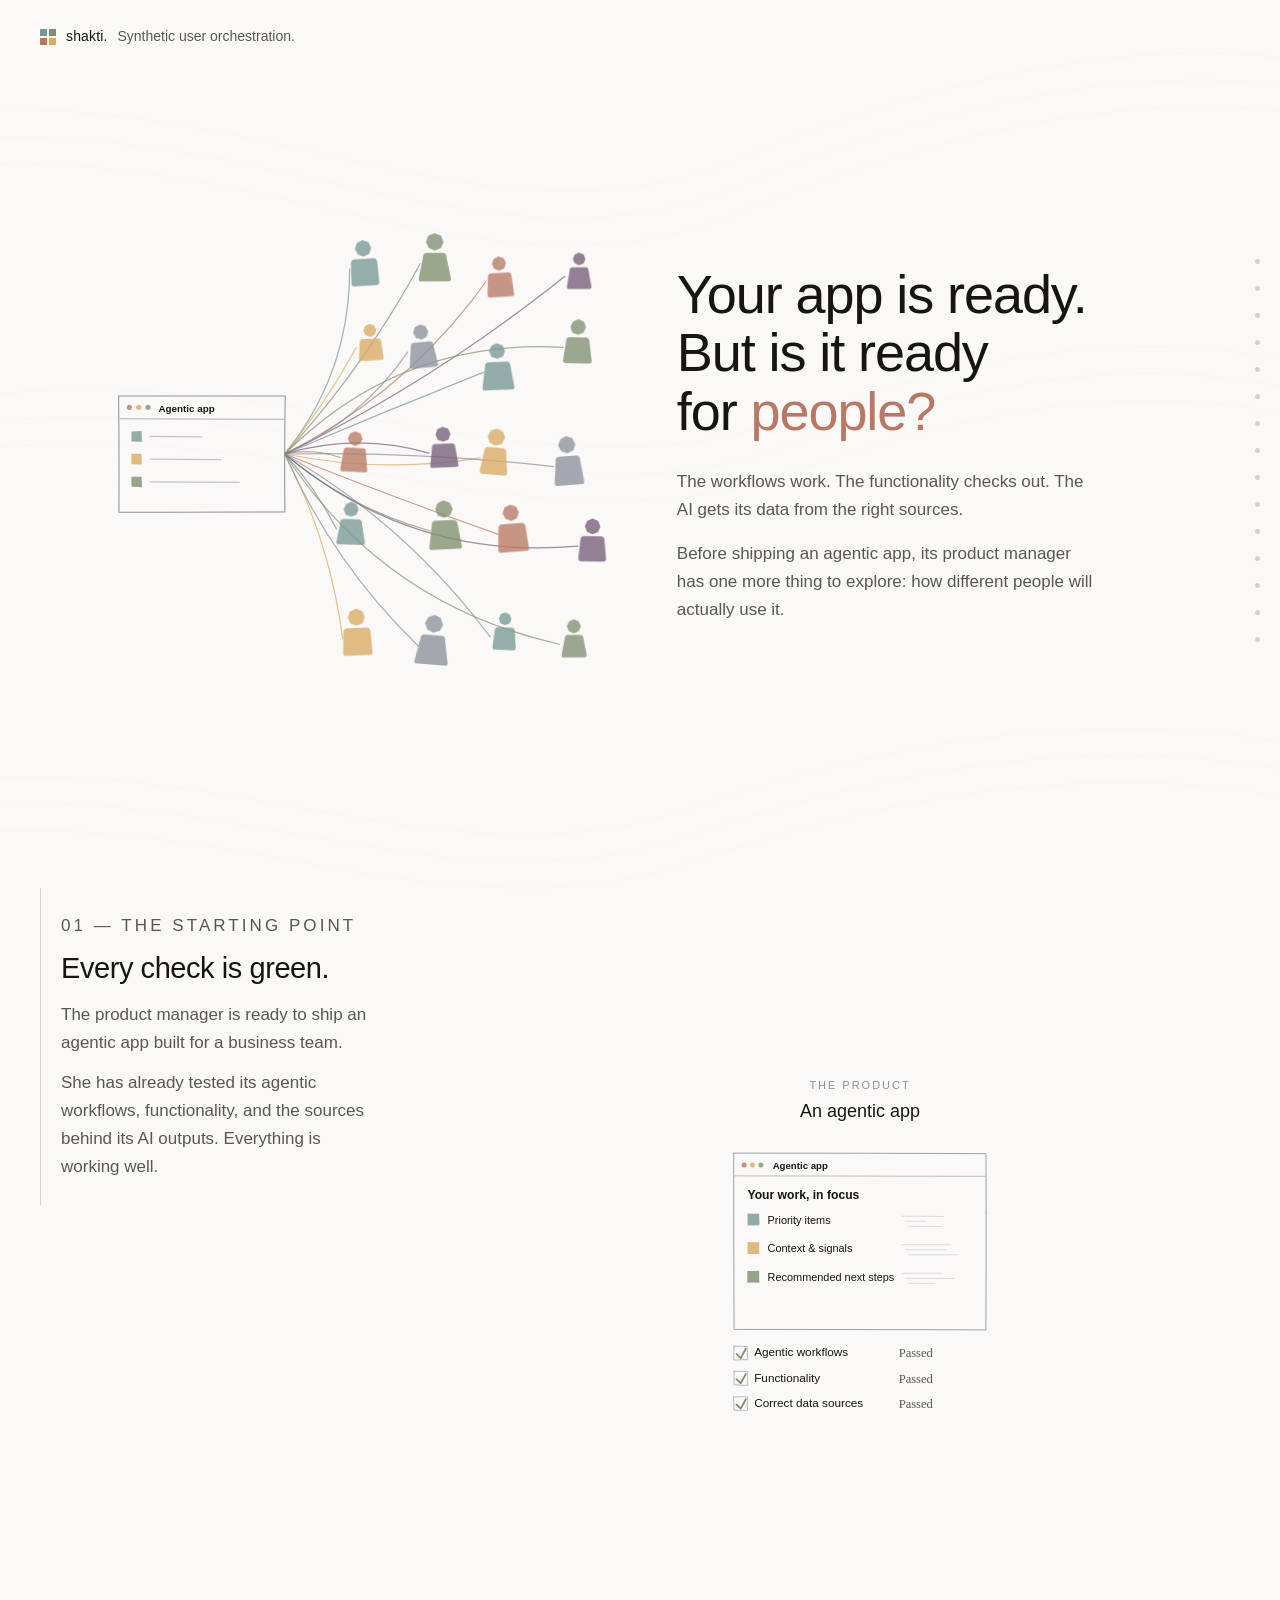
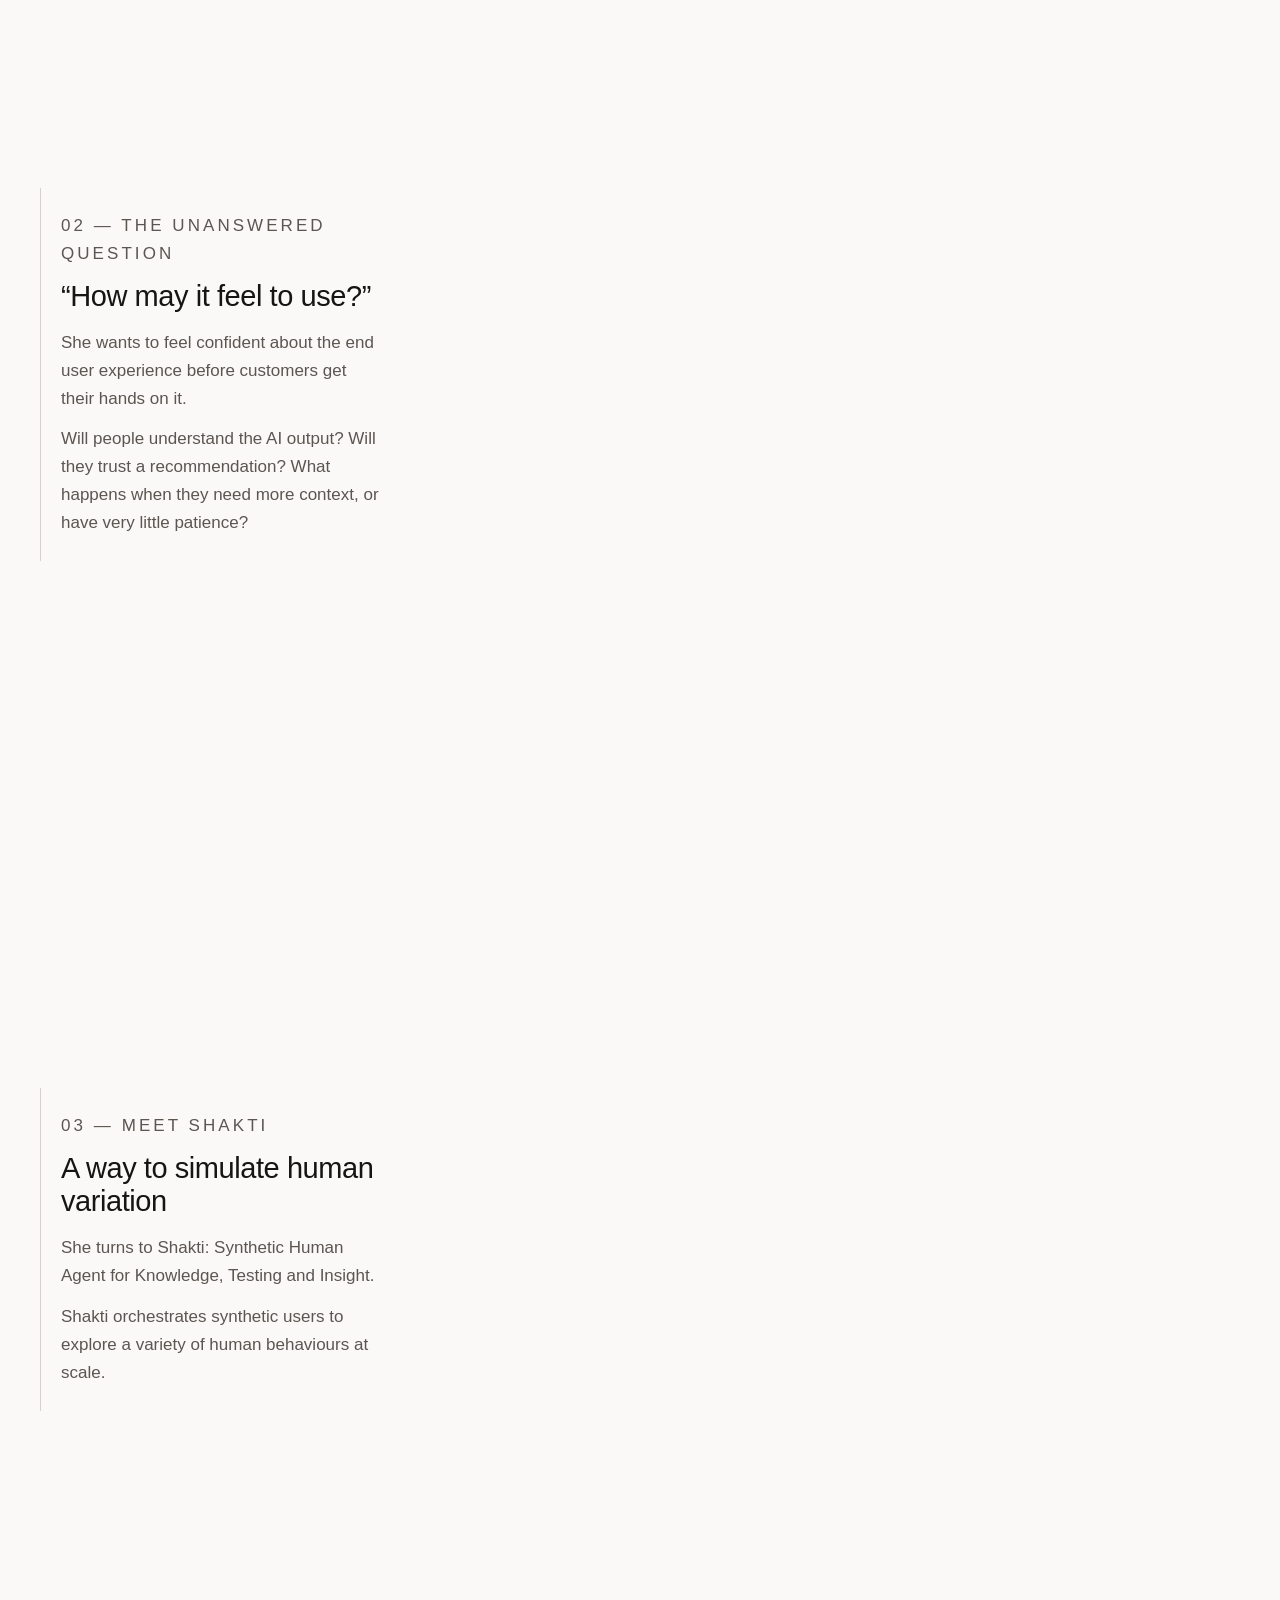
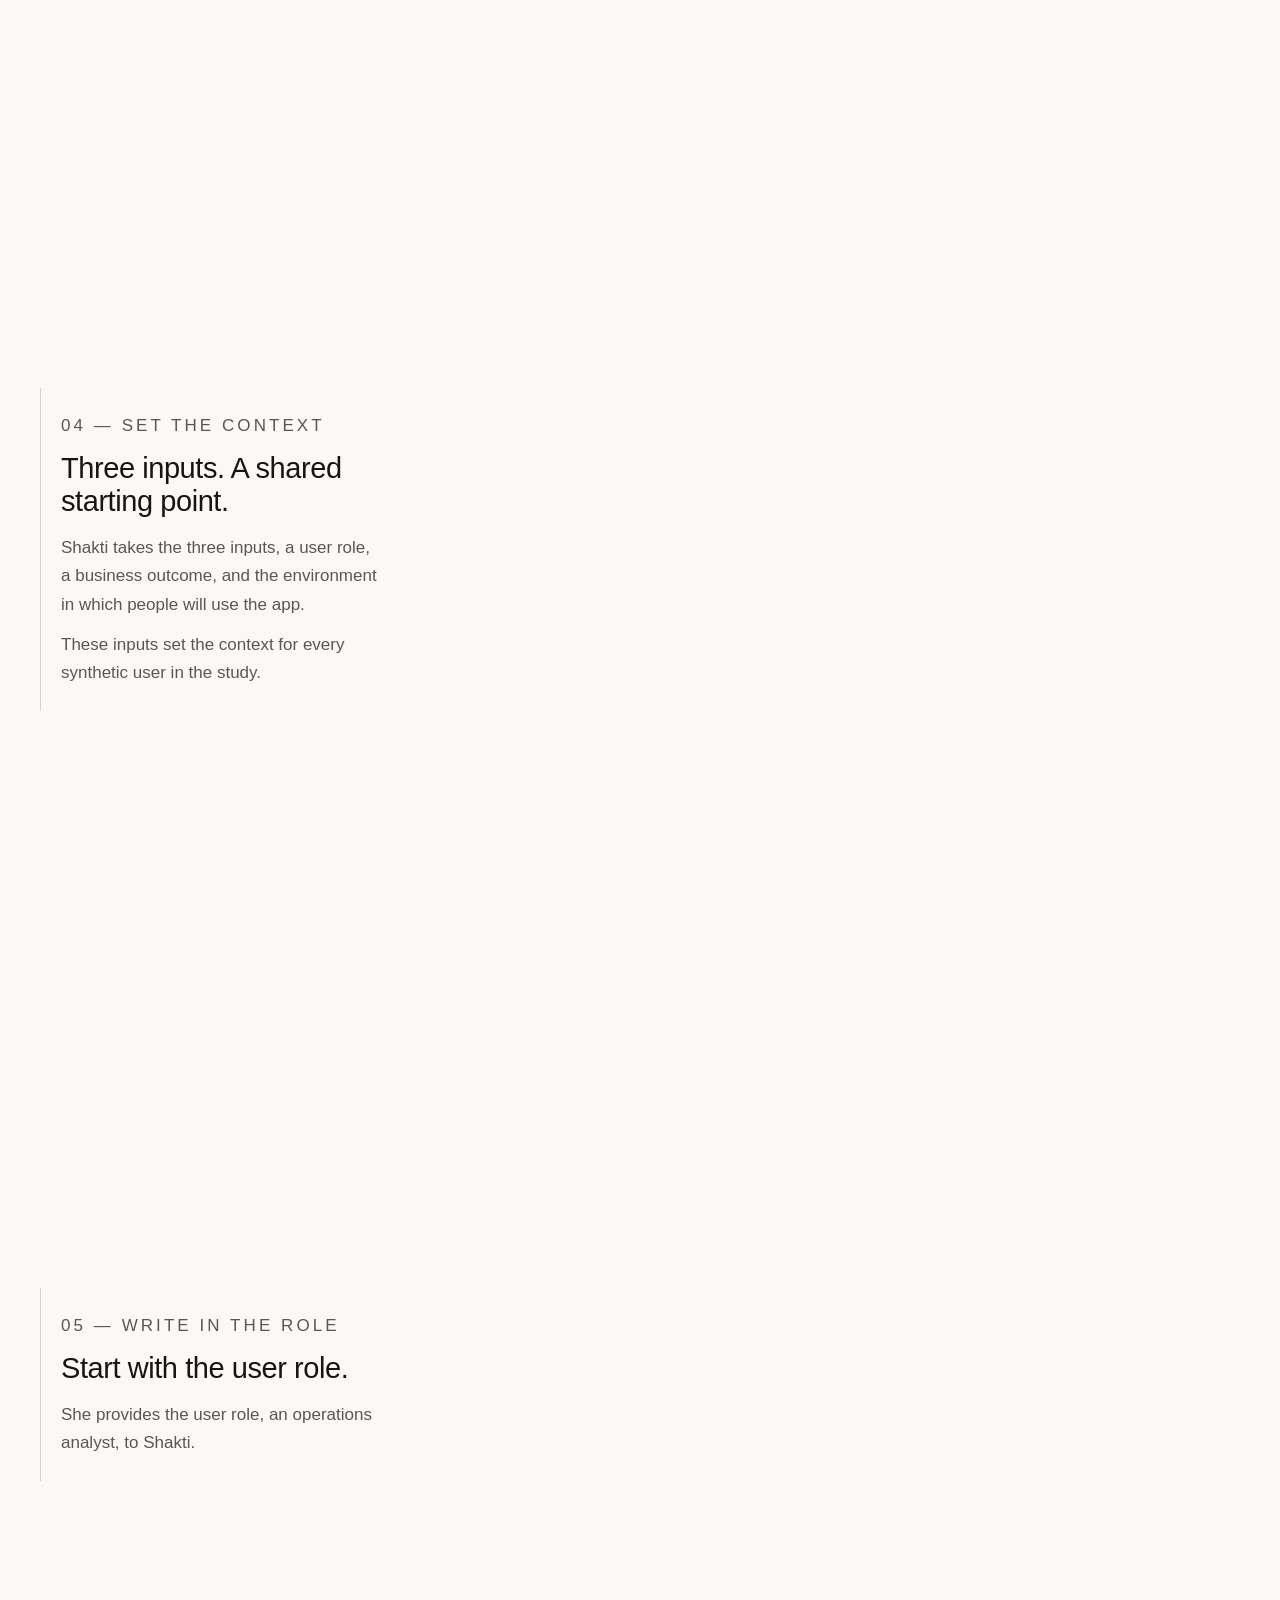
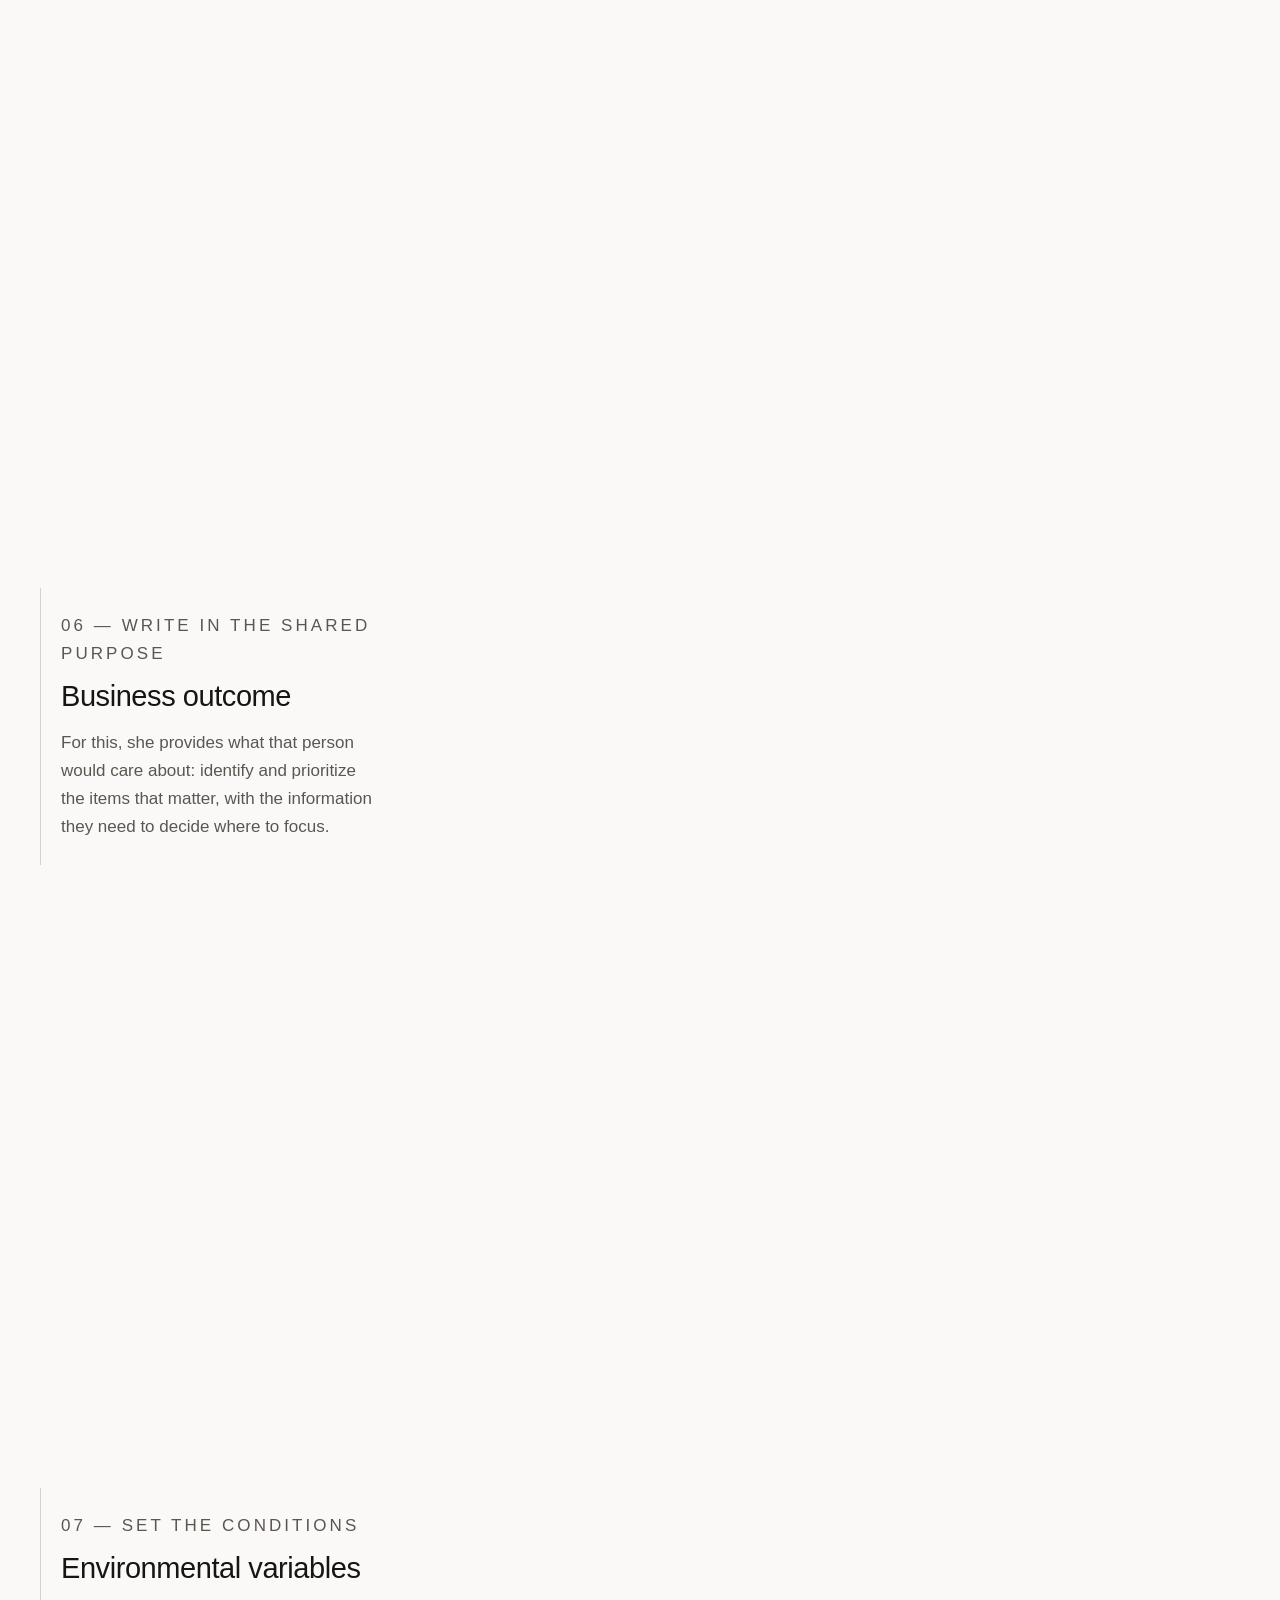
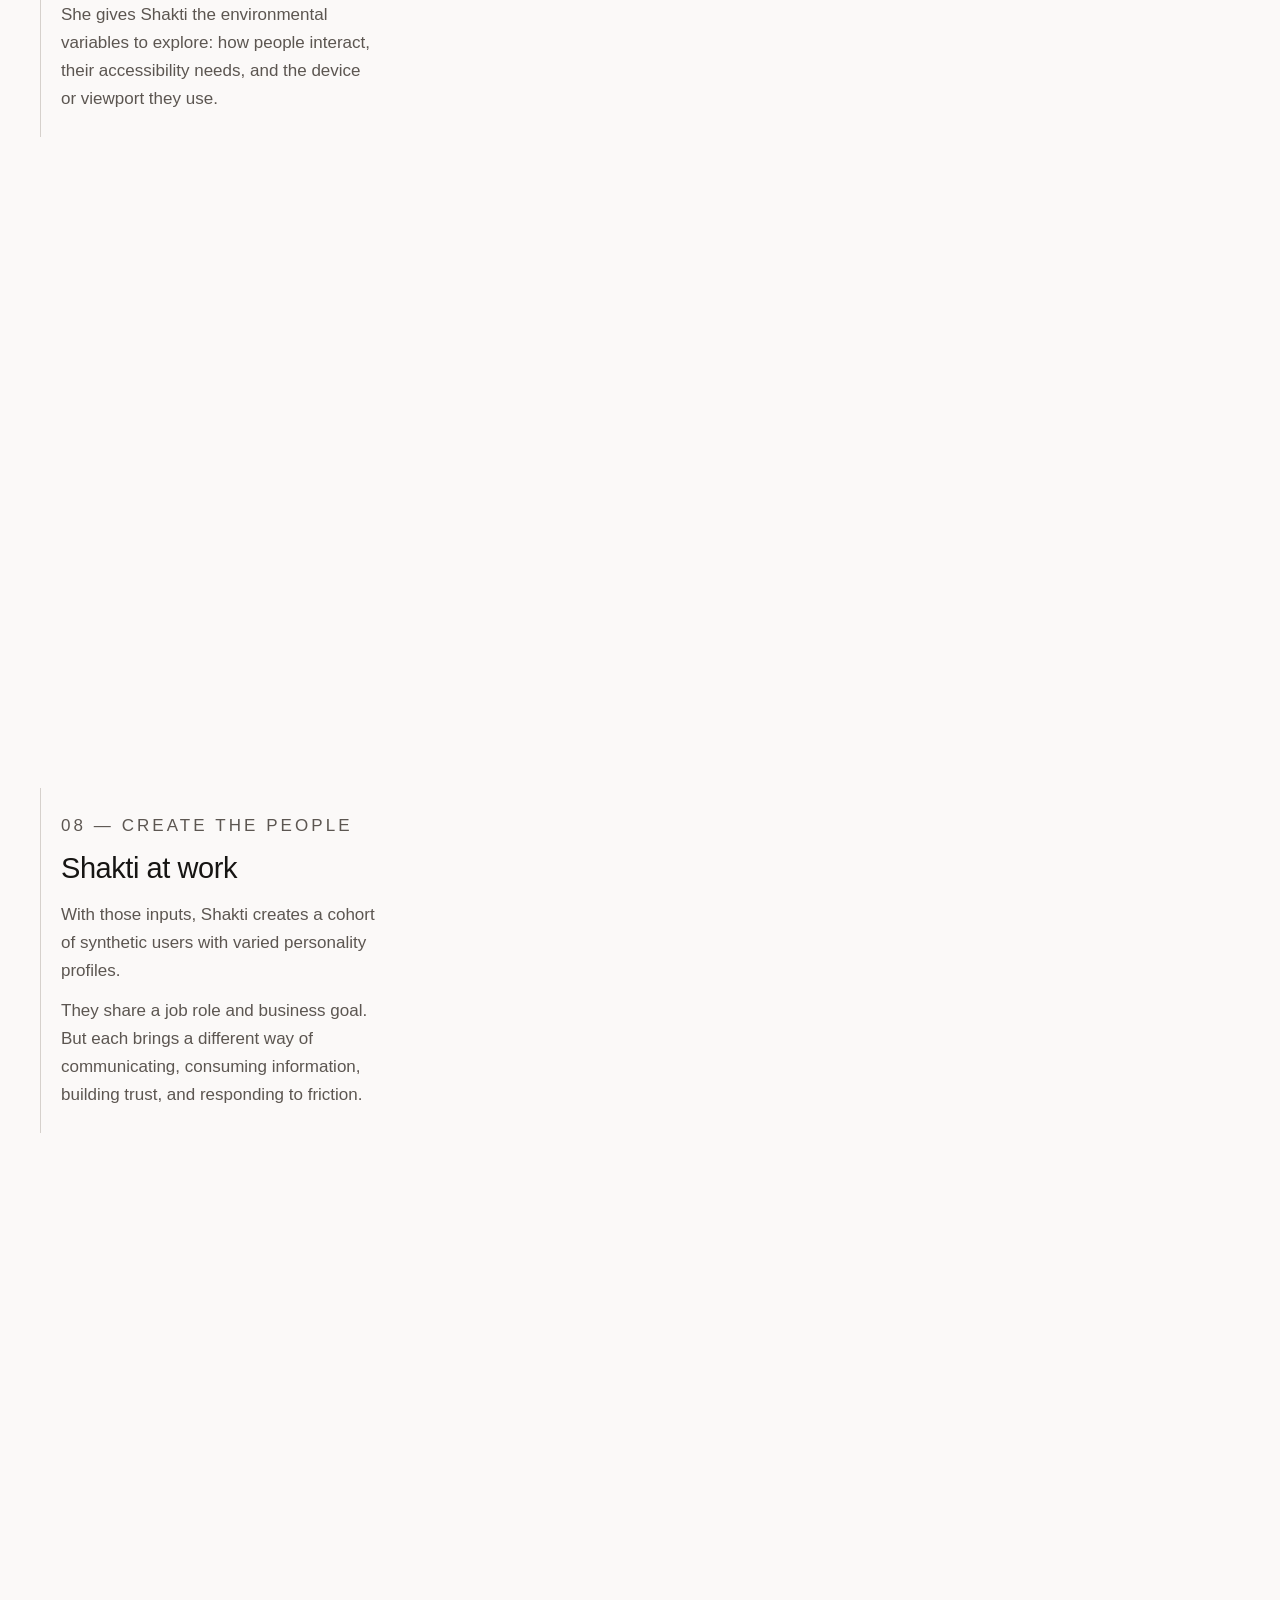
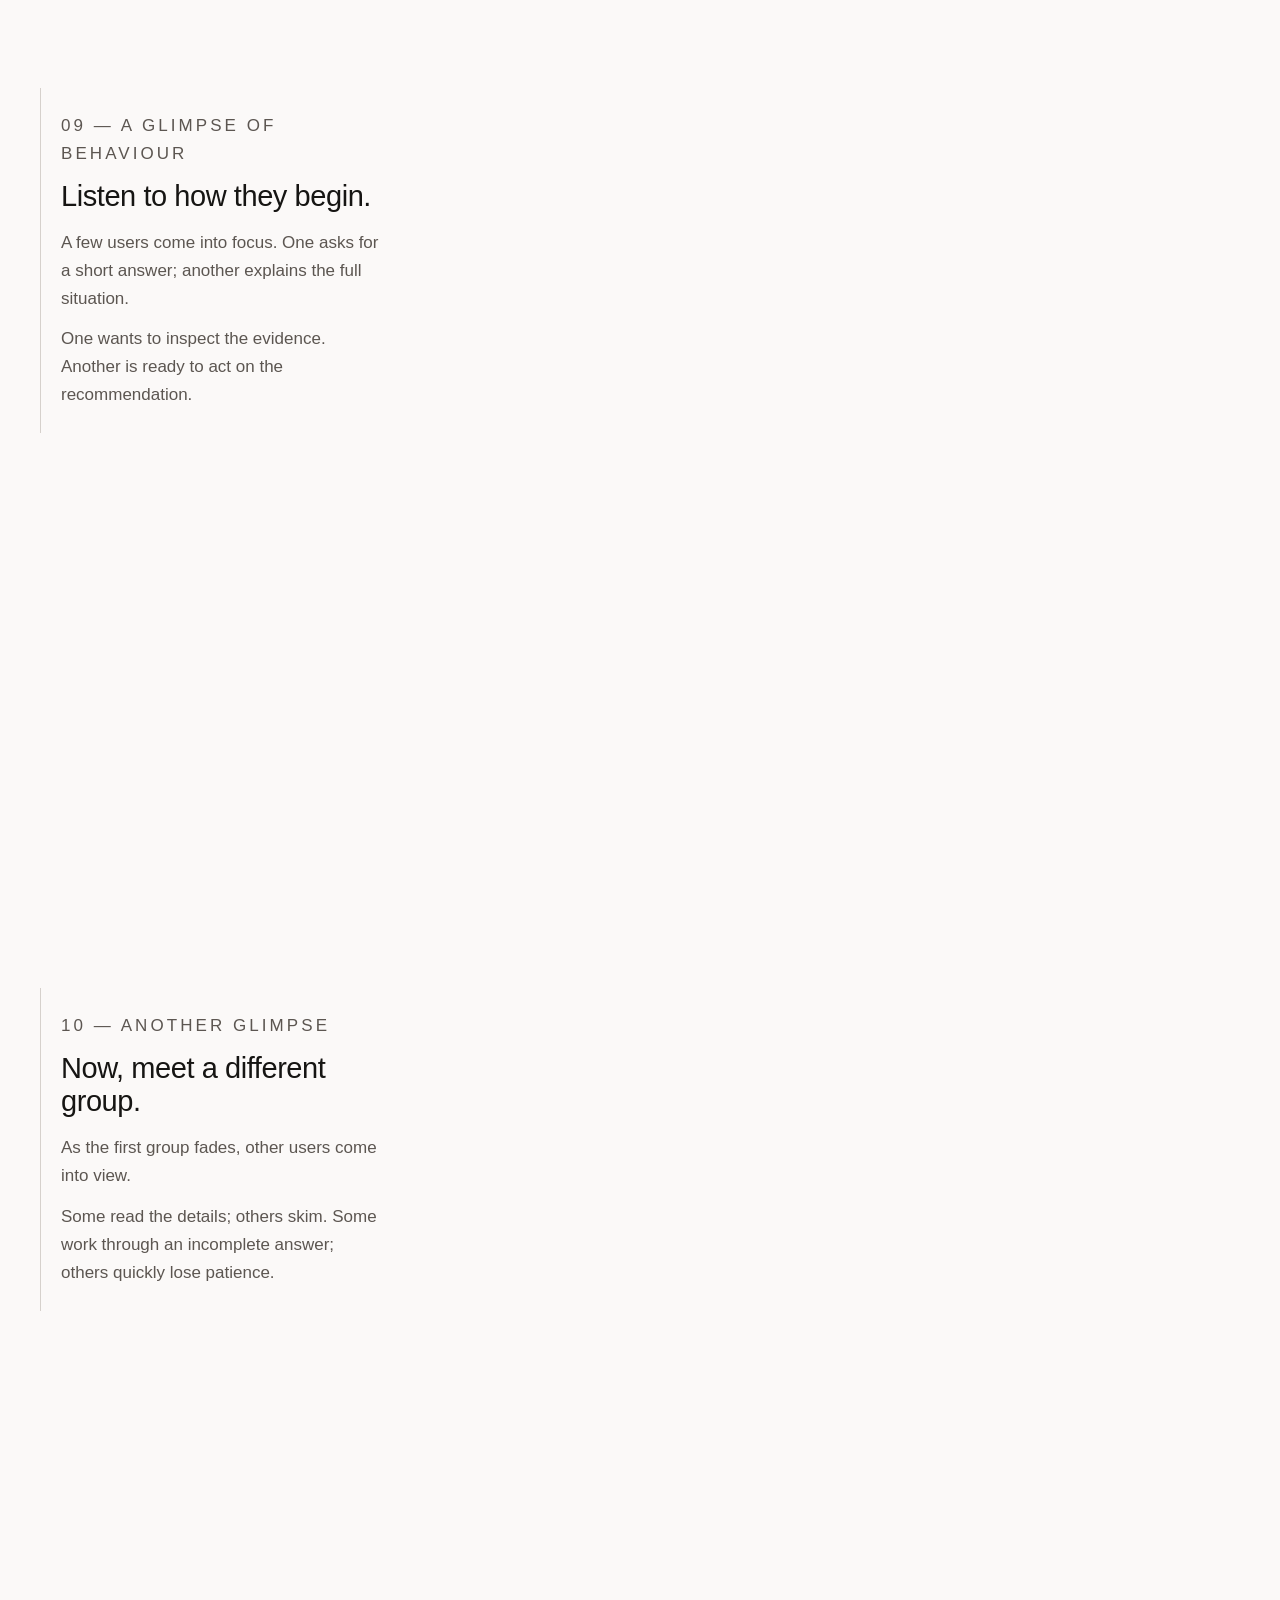
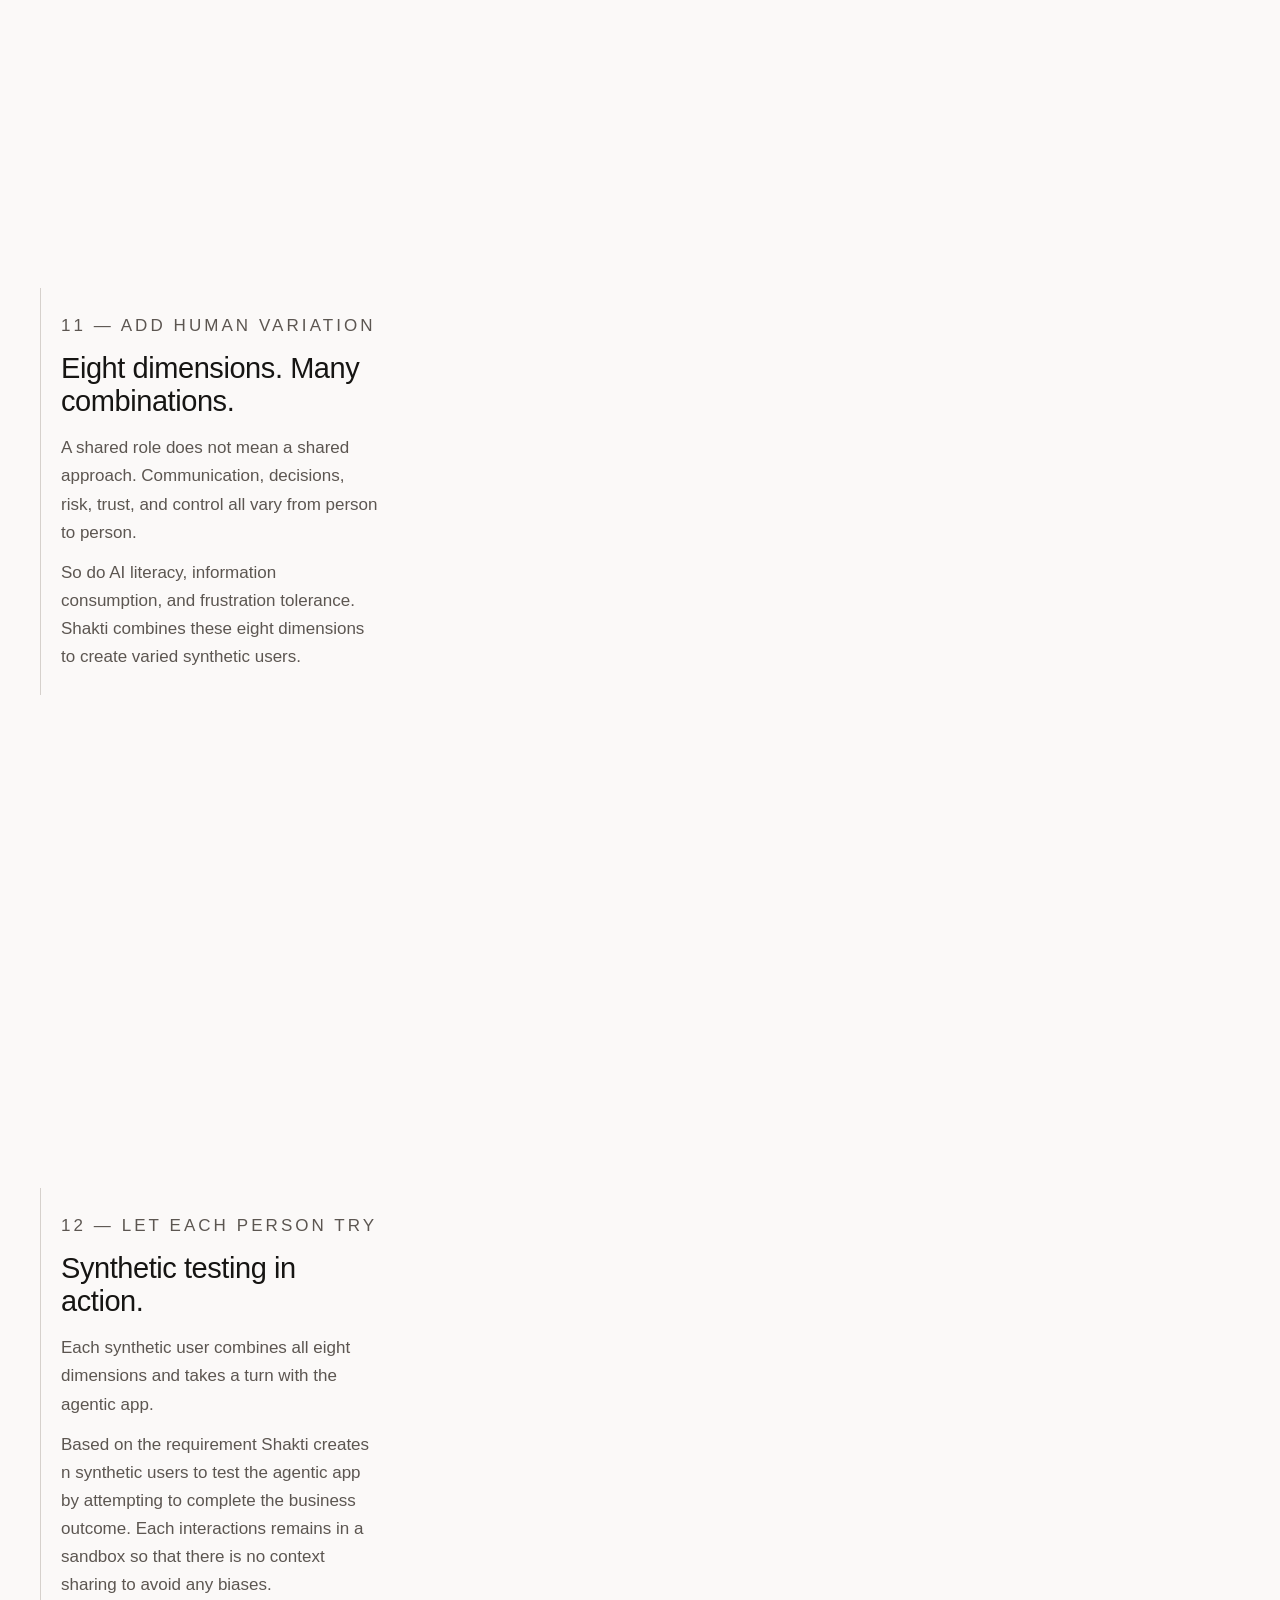
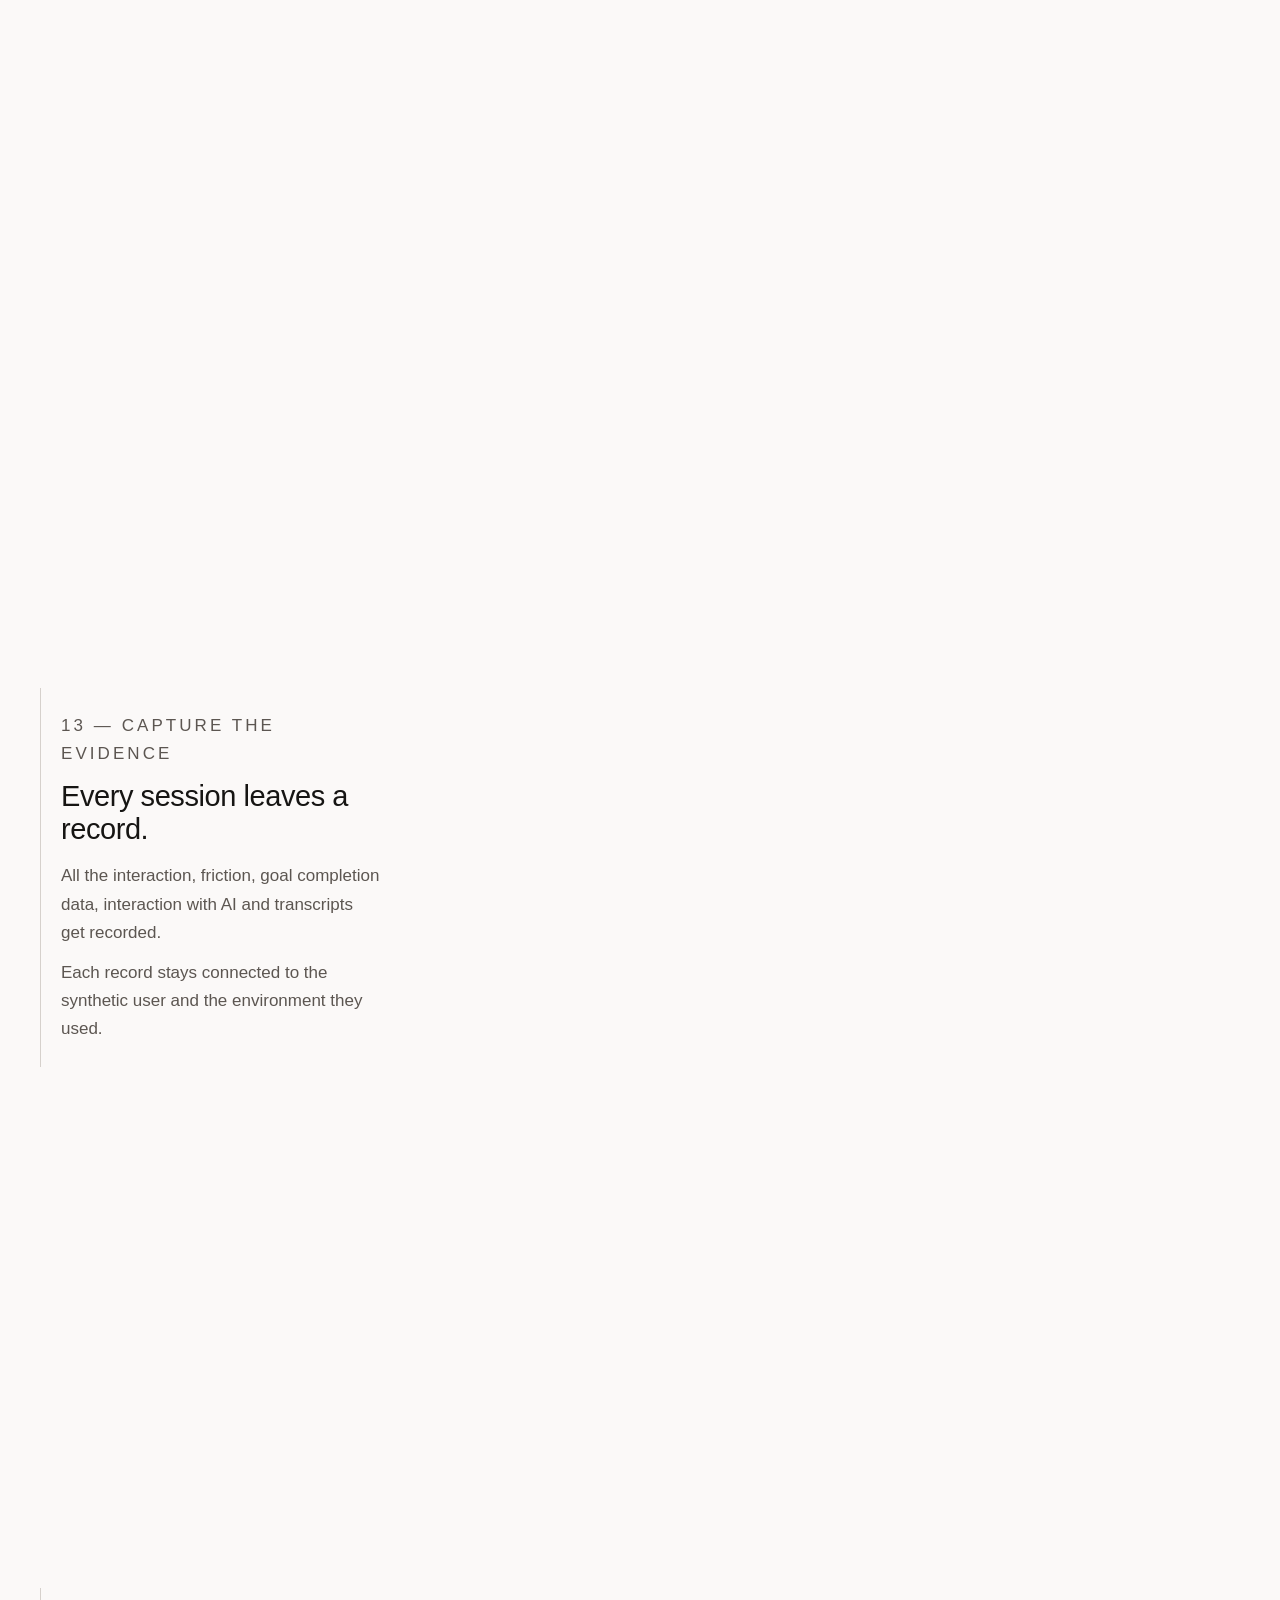
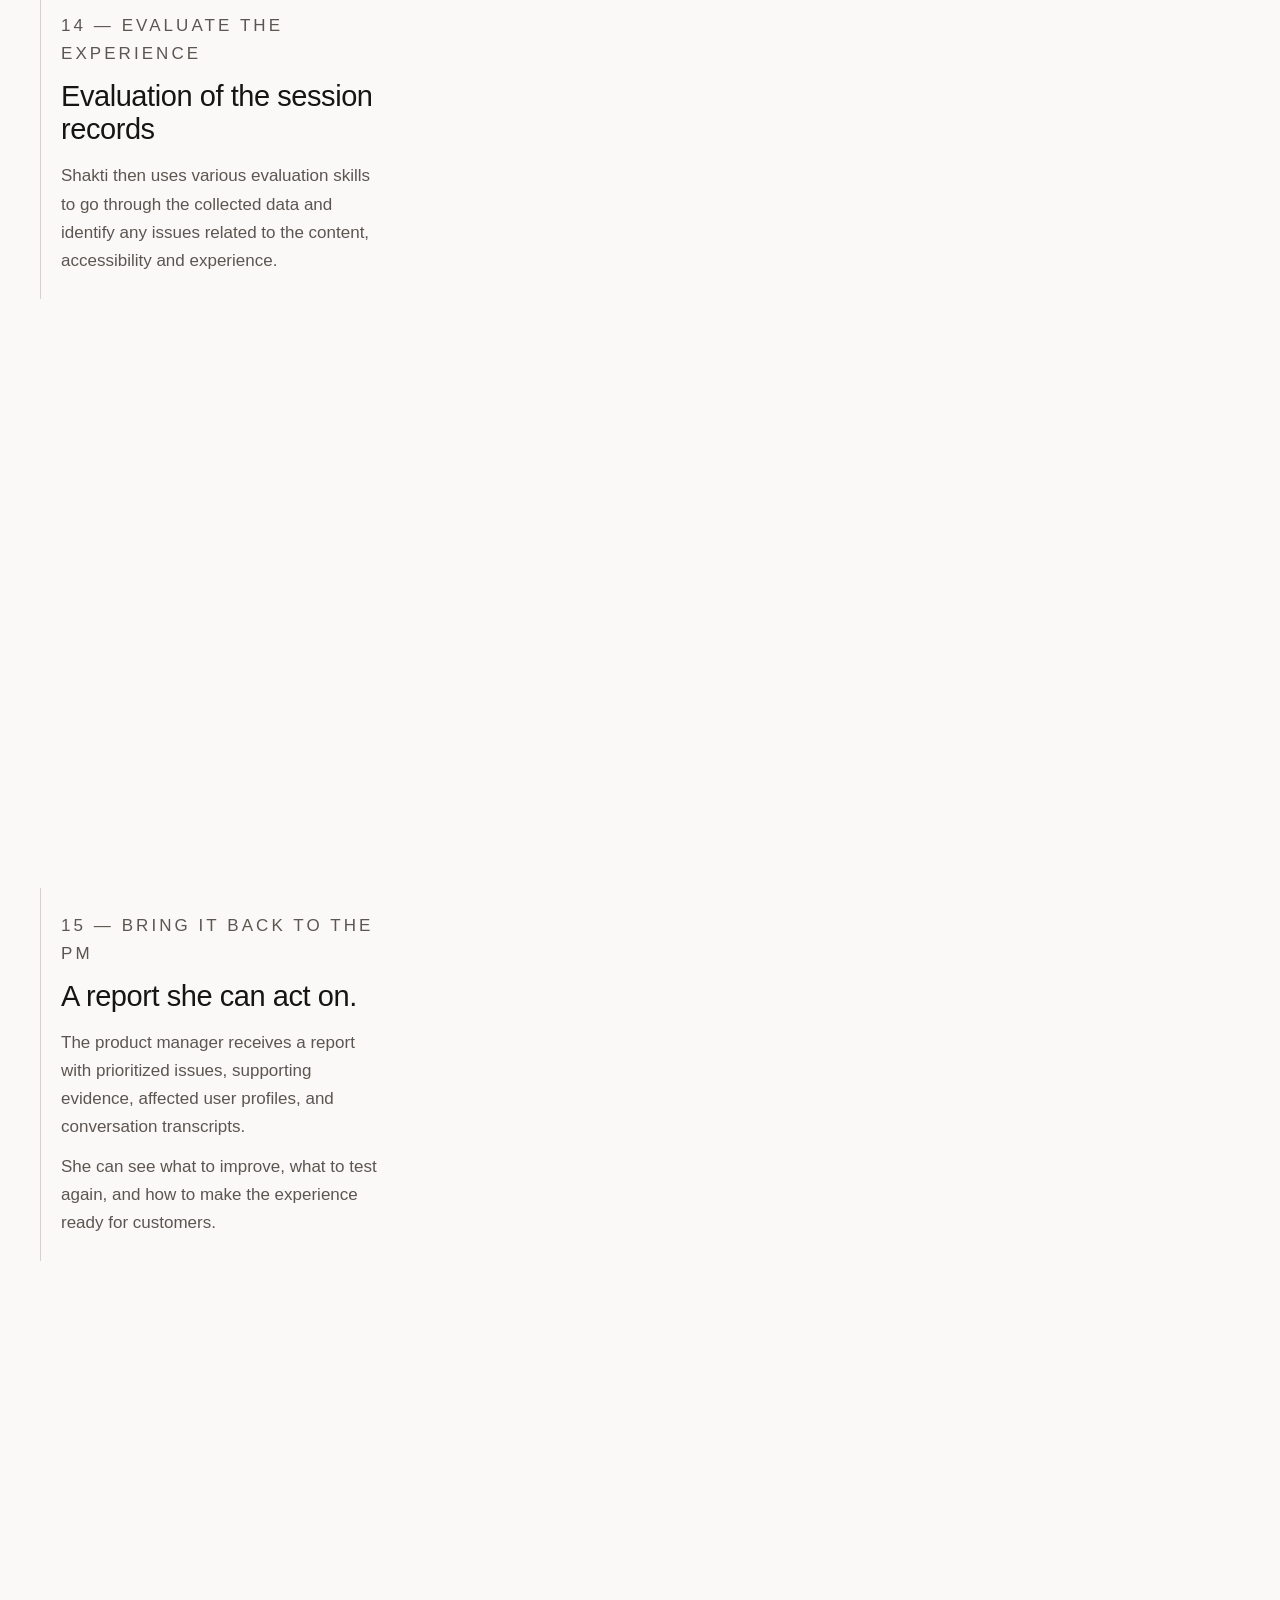
==== commit 68ca0401: "Make the story a generic agentic app; Shakti morphs into the cohort in place Co-Authored-By: Claude " ====
--- a/index.html
+++ b/index.html
@@ -4,7 +4,7 @@
 <meta charset="utf-8">
 <meta name="viewport" content="width=device-width, initial-scale=1">
 <title>Ready for people? — A Shakti story</title>
-<meta name="description" content="How a product manager uses Shakti, synthetic user orchestration, to explore the human experience of an agentic Sales Command Center app before launch.">
+<meta name="description" content="How a product manager uses Shakti, synthetic user orchestration, to explore the human experience of an agentic app before launch.">
 <link rel="stylesheet" href="css/styles.css">
 </head>
 <body>
@@ -44,13 +44,13 @@
   <section class="hero" aria-labelledby="hero-title">
     <div class="hero-art" id="heroArt">
       <svg id="heroSvg" viewBox="0 0 520 440" role="img" aria-labelledby="heroSvgTitle">
-        <title id="heroSvgTitle">A small Sales Command Center app connected by curved pencil lines to about twenty small people.</title>
+        <title id="heroSvgTitle">A small agentic app window connected by curved pencil lines to about twenty small people.</title>
       </svg>
     </div>
     <div class="hero-copy">
       <h1 id="hero-title">Your app is ready.<br>But is it ready<br>for <em>people?</em></h1>
       <p>The workflows work. The functionality checks out. The AI gets its data from the right sources.</p>
-      <p>Before shipping Sales Command Center, its product manager has one more thing to explore: how different people will actually use it.</p>
+      <p>Before shipping an agentic app, its product manager has one more thing to explore: how different people will actually use it.</p>
     </div>
   </section>
 
@@ -103,7 +103,7 @@
         <article class="card" id="ch-1">
           <p class="chapter-label">01 — The starting point</p>
           <h2>Every check is green.</h2>
-          <p>The product manager is ready to ship Sales Command Center, an agentic app for sales teams.</p>
+          <p>The product manager is ready to ship an agentic app built for a business team.</p>
           <p>She has already tested its agentic workflows, functionality, and the sources behind its AI outputs. Everything is working well.</p>
         </article>
       </div>
@@ -135,14 +135,14 @@
         <article class="card" id="ch-5">
           <p class="chapter-label">05 — Write in the role</p>
           <h2>Start with the user role.</h2>
-          <p>She provides the user role as Sales Representative to Shakti</p>
+          <p>She provides the user role, an operations analyst, to Shakti.</p>
         </article>
       </div>
       <div class="step" data-chapter="6">
         <article class="card" id="ch-6">
           <p class="chapter-label">06 — Write in the shared purpose</p>
           <h2>Business outcome</h2>
-          <p>For this, she provides what a sales rep would care about, identify and prioritize important opportunities, with the information they need to decide where to focus.</p>
+          <p>For this, she provides what that person would care about: identify and prioritize the items that matter, with the information they need to decide where to focus.</p>
         </article>
       </div>
       <div class="step step-env" data-chapter="7">
@@ -167,7 +167,7 @@
         <article class="card" id="ch-9">
           <p class="chapter-label">09 — A glimpse of behaviour</p>
           <h2>Listen to how they begin.</h2>
-          <p>A few sales reps come into focus. One asks for a short answer; another explains the full situation.</p>
+          <p>A few users come into focus. One asks for a short answer; another explains the full situation.</p>
           <p>One wants to inspect the evidence. Another is ready to act on the recommendation.</p>
         </article>
       </div>
@@ -175,7 +175,7 @@
         <article class="card" id="ch-10">
           <p class="chapter-label">10 — Another glimpse</p>
           <h2>Now, meet a different group.</h2>
-          <p>As the first group fades, other sales reps come into view.</p>
+          <p>As the first group fades, other users come into view.</p>
           <p>Some read the details; others skim. Some work through an incomplete answer; others quickly lose patience.</p>
         </article>
       </div>
@@ -191,7 +191,7 @@
         <article class="card" id="ch-12">
           <p class="chapter-label">12 — Let each person try</p>
           <h2>Synthetic testing in action.</h2>
-          <p>Each synthetic user combines all eight dimensions and takes a turn with Sales Command Center.</p>
+          <p>Each synthetic user combines all eight dimensions and takes a turn with the agentic app.</p>
           <p>Based on the requirement Shakti creates n synthetic users to test the agentic app by attempting to complete the business outcome. Each interactions remains in a sandbox so that there is no context sharing to avoid any biases.</p>
         </article>
       </div>
--- a/css/styles.css
+++ b/css/styles.css
@@ -41,11 +41,11 @@
 /* Background bands + contours */
 .bg { position: fixed; inset: 0; z-index: 0; pointer-events: none; }
 .bg svg { width: 100%; height: 100%; display: block; }
-.bg-bands path { fill: #B8A79A; opacity: 0.12; }
-.bg-contours path { fill: none; stroke: #9C8F84; stroke-width: 0.8; opacity: 0.16; }
+.bg-bands path { display: none; }
+.bg-contours path { fill: none; stroke: #9C8F84; stroke-width: 0.6; opacity: 0.07; }
 
 /* Reading progress */
-.progress { position: fixed; top: 0; left: 0; right: 0; height: 3px; z-index: 50; background: transparent; }
+.progress { position: fixed; top: 0; left: 0; right: 0; height: 2px; z-index: 50; background: transparent; }
 .progress-bar { height: 100%; width: 0; background: var(--red); transform-origin: left; }
 
 .skip-link {
@@ -67,7 +67,7 @@
 .brand-mark i:nth-child(2) { background: var(--sage); }
 .brand-mark i:nth-child(3) { background: var(--terracotta); }
 .brand-mark i:nth-child(4) { background: var(--gold); }
-.brand-name { color: var(--text); font-weight: 600; letter-spacing: 0.01em; }
+.brand-name { color: var(--text); font-weight: 500; letter-spacing: 0.01em; }
 .brand-tag { color: var(--text-2); }
 
 main { position: relative; z-index: 1; }
@@ -87,12 +87,12 @@
 .hero-copy h1 {
   font-size: clamp(34px, 4.6vw, 54px);
   line-height: 1.08;
-  font-weight: 600;
-  letter-spacing: -0.015em;
-  margin: 0 0 24px;
+  font-weight: 500;
+  letter-spacing: -0.02em;
+  margin: 0 0 28px;
 }
 .hero-copy h1 em { font-style: normal; color: var(--terracotta); }
-.hero-copy p { color: var(--text-2); font-size: 18px; max-width: 46ch; margin: 0 0 14px; }
+.hero-copy p { color: var(--text-2); font-size: 17px; line-height: 1.65; max-width: 44ch; margin: 0 0 16px; }
 
 /* Story layout: sticky stage right, cards left (desktop) */
 .story {
@@ -120,8 +120,8 @@
 }
 .stage-heading.is-hidden { opacity: 0; }
 .stage-heading.is-left { right: auto; align-items: flex-start; text-align: left; }
-.stage-label { font-size: 12px; letter-spacing: 0.14em; text-transform: uppercase; color: var(--text-2); }
-.stage-title { font-size: 20px; font-weight: 600; color: var(--text); }
+.stage-label { font-size: 11px; letter-spacing: 0.18em; text-transform: uppercase; color: var(--gray); }
+.stage-title { font-size: 18px; font-weight: 500; color: var(--text); }
 
 /* Narrative cards */
 .step { min-height: 100vh; display: flex; align-items: flex-start; }
@@ -130,22 +130,23 @@
 .card {
   position: sticky; top: var(--pin-top);
   width: var(--card-w); max-width: 100%;
-  padding: 24px;
-  background: var(--card);
-  border: 1px solid var(--border);
-  border-radius: 4px;
+  padding: 24px 0 24px 20px;
+  background: transparent;
+  border: 0;
+  border-left: 1px solid var(--border);
+  border-radius: 0;
   box-shadow: none;
   transition: opacity 0.35s ease;
 }
 .step-inner .card { position: relative; top: auto; }
-.card.is-dim { opacity: 0.45; }
+.card.is-dim { opacity: 0.3; }
 .chapter-label {
   margin: 0 0 12px;
-  font-size: 11.5px; letter-spacing: 0.14em; text-transform: uppercase;
-  color: var(--text-2);
-}
-.card h2 { font-size: 29px; line-height: 1.15; font-weight: 600; margin: 0 0 14px; letter-spacing: -0.01em; }
-.card p { margin: 0 0 12px; color: var(--text-2); font-size: 17px; line-height: 1.6; }
+  font-size: 11px; letter-spacing: 0.18em; text-transform: uppercase;
+  color: var(--gray);
+}
+.card h2 { font-size: 29px; line-height: 1.15; font-weight: 500; margin: 0 0 16px; letter-spacing: -0.015em; }
+.card p { margin: 0 0 12px; color: var(--text-2); font-size: 17px; line-height: 1.65; }
 .card p:last-child { margin-bottom: 0; }
 
 /* Chapter dots */
@@ -158,10 +159,10 @@
   display: grid; place-items: center; border-radius: 50%;
 }
 .dots button::before {
-  content: ""; width: 6px; height: 6px; border-radius: 50%;
+  content: ""; width: 5px; height: 5px; border-radius: 50%;
   background: var(--border); transition: background 0.25s ease, transform 0.25s ease;
 }
-.dots button[aria-current="true"]::before { background: var(--red); transform: scale(1.35); }
+.dots button[aria-current="true"]::before { background: var(--text); transform: scale(1.3); }
 .dots button:hover::before { background: var(--text-2); }
 
 /* Environment panel (transparent, pencil-style chips) */
@@ -177,20 +178,20 @@
 .env-form { font-size: 12px; color: var(--text-2); }
 .env-title { margin: 0 0 8px; font-size: 10.5px; letter-spacing: 0.14em; text-transform: uppercase; color: var(--text-2); }
 .env-form fieldset { border: 0; padding: 0; margin: 0 0 8px; display: flex; flex-wrap: wrap; gap: 5px; align-items: center; }
-.env-form legend { float: left; width: 100%; padding: 0; margin: 0 0 4px; font-family: "Bradley Hand", "Segoe Script", "Comic Sans MS", cursive; font-size: 14px; color: var(--text); }
+.env-form legend { float: left; width: 100%; padding: 0; margin: 0 0 5px; font-size: 10.5px; letter-spacing: 0.16em; text-transform: uppercase; color: var(--gray); }
 .chip { position: relative; display: inline-block; cursor: pointer; }
 .chip input { position: absolute; opacity: 0; width: 1px; height: 1px; margin: 0; }
 .chip span {
-  display: inline-block; padding: 2px 8px; border: 1px solid var(--border); border-radius: 4px;
+  display: inline-block; padding: 2px 9px; border: 1px solid var(--border); border-radius: 999px;
   background: transparent; color: var(--text-2); line-height: 1.5;
 }
-.chip:has(input:checked) span { background: var(--teal); border-color: var(--teal); color: #FFFEFD; }
+.chip:has(input:checked) span { background: var(--text); border-color: var(--text); color: var(--bg); }
 .chip:has(input:focus-visible) span { outline: 2px solid var(--focus); outline-offset: 2px; }
 .chip:hover span { border-color: var(--text-2); }
 .env-select { margin-left: auto; display: inline-flex; align-items: center; gap: 6px; font-size: 11px; }
 .env-form select {
   font: inherit; font-size: 11.5px; color: var(--text); background: transparent;
-  border: 1px solid var(--border); border-radius: 4px; padding: 2px 4px; max-width: 150px;
+  border: 1px solid var(--border); border-radius: 999px; padding: 2px 4px; max-width: 150px;
 }
 .env-device { display: flex; align-items: center; gap: 10px; margin-top: 4px; }
 .env-device svg { width: 64px; height: auto; flex: none; }
@@ -231,12 +232,12 @@
   .steps { padding: 0 16px; }
   .step { min-height: 100vh; }
   .step-tall { min-height: 300vh; }
-  .card { width: 100%; max-width: 480px; padding: 18px; }
+  .card { width: 100%; max-width: 480px; padding: 18px 0 18px 16px; }
   .card h2 { font-size: 24px; }
   .card p { font-size: 15.5px; }
   .card, .step-inner { top: var(--pin-top); }
   .step-inner { max-width: 480px; }
-  .env-panel { position: relative; right: auto; top: auto; width: 100%; max-width: 480px; margin-top: 12px; padding: 14px; background: var(--card); border: 1px solid var(--border); border-radius: 4px; transform: none !important; }
+  .env-panel { position: relative; right: auto; top: auto; width: 100%; max-width: 480px; margin-top: 12px; padding: 14px 0 0 16px; border-left: 1px solid var(--border); transform: none !important; }
   .env-panel.in-stage { display: none; }
   .dots { right: 6px; gap: 6px; }
   .dots button { width: 14px; height: 14px; }
